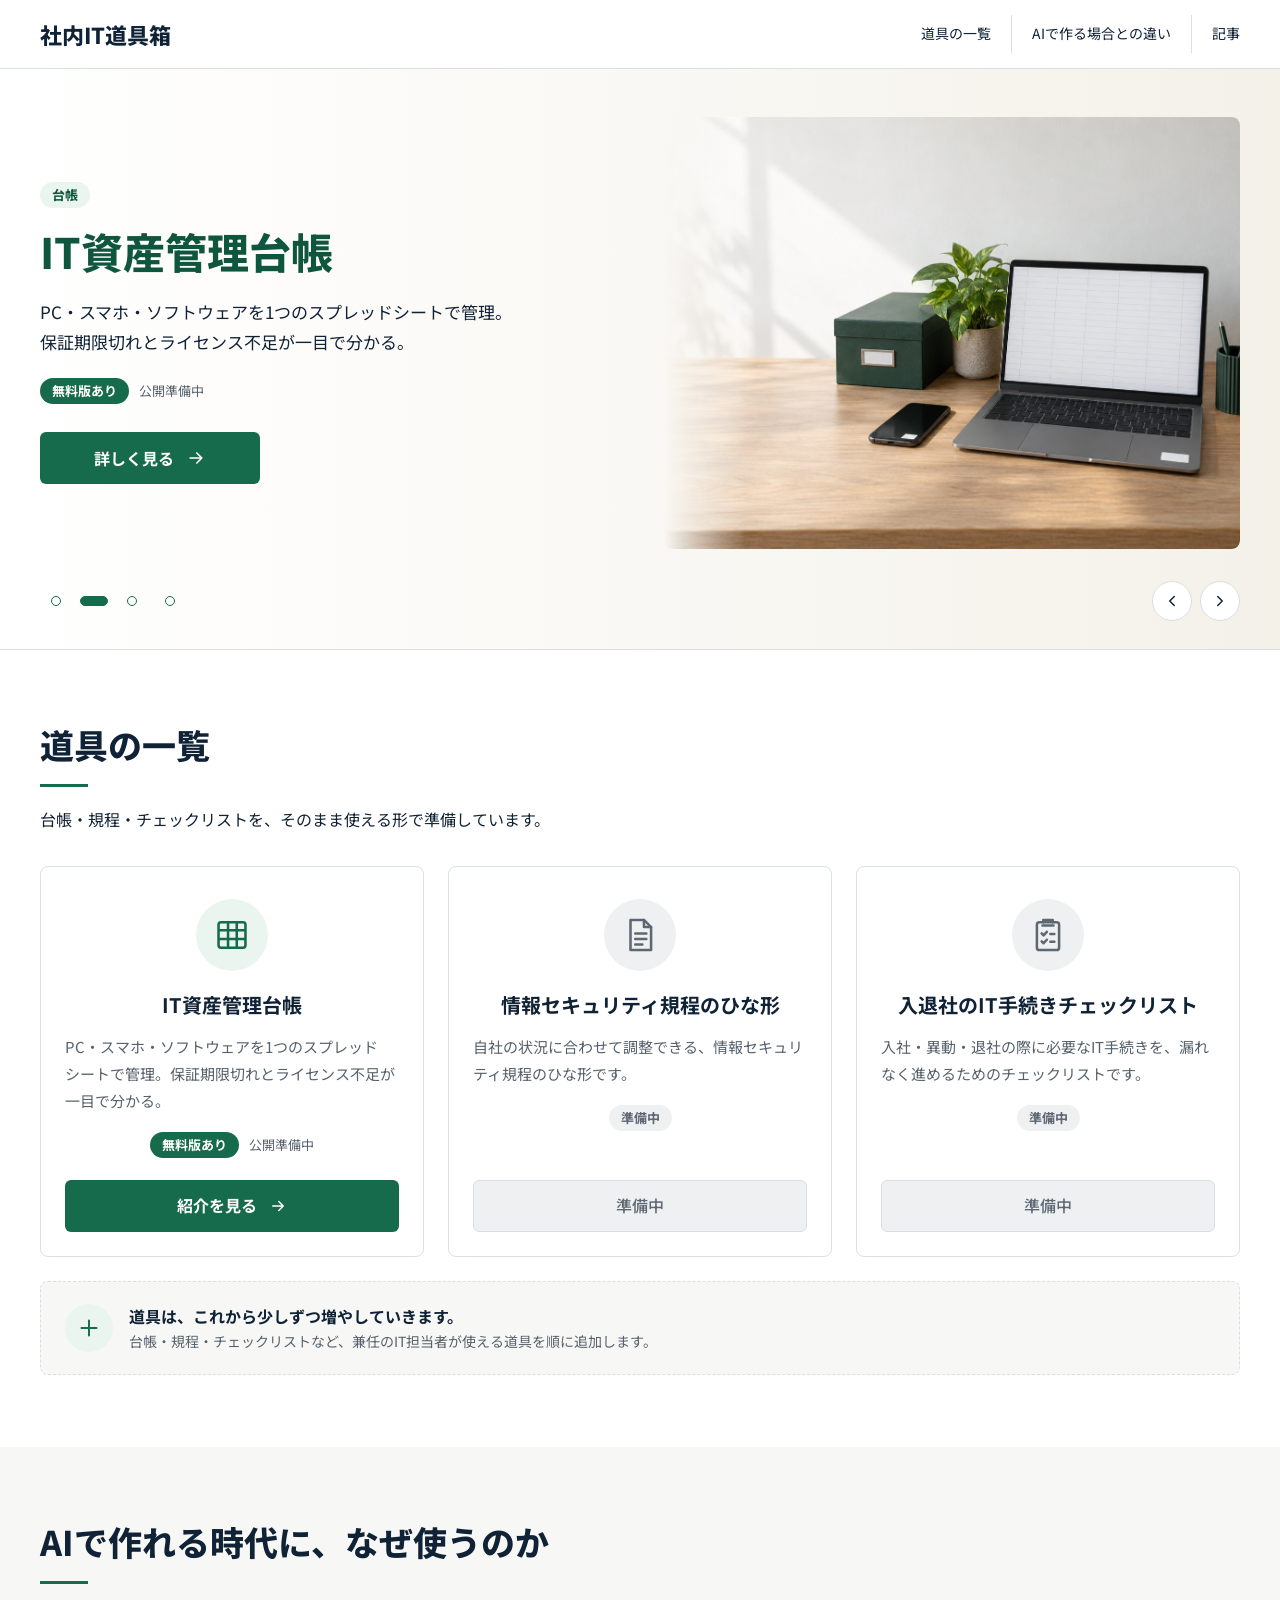
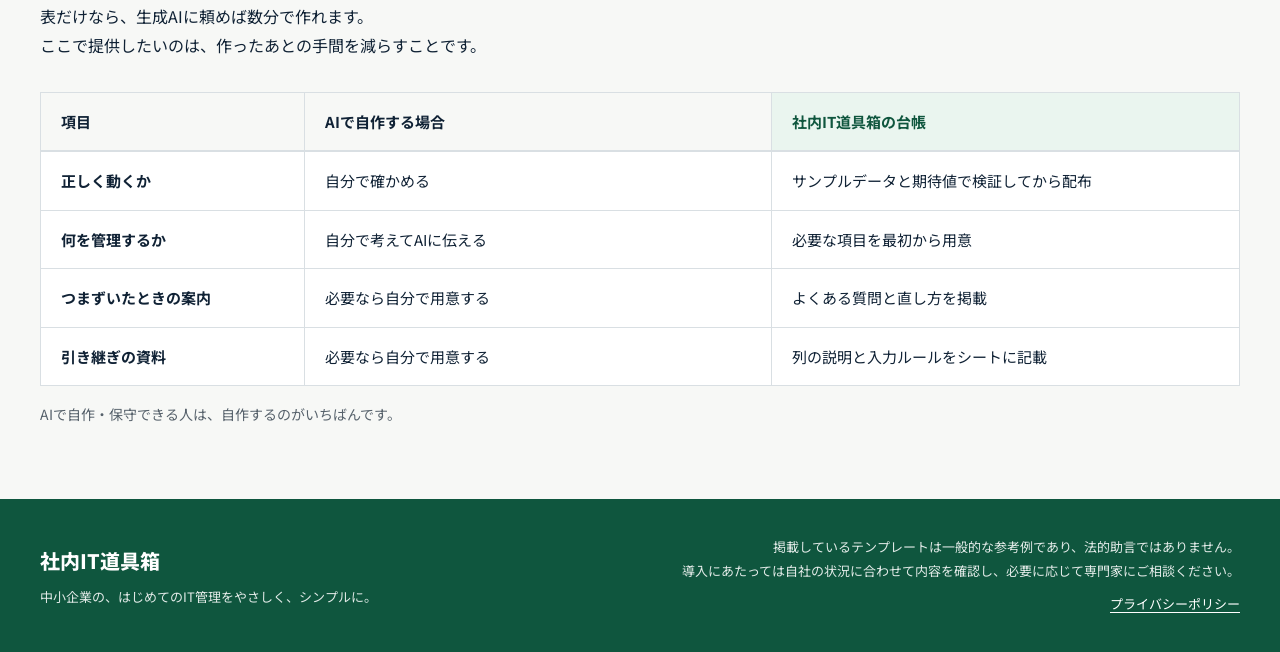
==== index.html @ 056e703a "サイトを更新（it-tools-biz cdb9ce3）" ====
<!doctype html>
<html lang="ja">
<head>
  <meta charset="utf-8">
  <meta name="viewport" content="width=device-width, initial-scale=1">
  <title>社内IT道具箱</title>
  <meta name="description" content="総務や経理と兼任で、会社のIT管理を任された人へ。台帳・規程・チェックリストを、そのまま使える形で準備しています。">
  <meta name="color-scheme" content="light">
  <link rel="canonical" href="https://solo-joshis.github.io/shanai-it-dougubako/">
  <link rel="preconnect" href="https://fonts.googleapis.com">
  <link rel="preconnect" href="https://fonts.gstatic.com" crossorigin>
  <link href="https://fonts.googleapis.com/css2?family=Noto+Sans+JP:wght@400;500;700;800&display=swap" rel="stylesheet">
  <link rel="stylesheet" href="assets/style.css">
  <script src="assets/main.js" defer></script>
</head>
<body>
  <a class="skip-link" href="#main">本文へ移動</a>

  <header class="site-header">
    <div class="container site-header__inner">
      <a class="site-logo" href="./">社内IT道具箱</a>
      <button class="menu-toggle" type="button" aria-expanded="false" aria-controls="site-nav" aria-label="メニューを開く">
        <svg class="icon-open" width="26" height="26" viewBox="0 0 24 24" fill="none" stroke="currentColor" stroke-width="2" stroke-linecap="round" aria-hidden="true"><path d="M4 7h16M4 12h16M4 17h16"/></svg>
        <svg class="icon-close" width="26" height="26" viewBox="0 0 24 24" fill="none" stroke="currentColor" stroke-width="2" stroke-linecap="round" aria-hidden="true"><path d="M6 6l12 12M18 6L6 18"/></svg>
      </button>
      <nav class="site-nav" id="site-nav" aria-label="ページ内">
        <ul>
          <li><a href="#tools">道具の一覧</a></li>
          <li><a href="#why">AIで作る場合との違い</a></li>
          <li><a href="articles/">記事</a></li>
        </ul>
      </nav>
    </div>
  </header>

  <main id="main">
    <!-- ファーストビュー：4枚のスライド（1枚目＝サイトの入口、2〜4枚目＝道具の紹介）。4枚目の次は1枚目に戻る -->
    <h1 class="visually-hidden">社内IT道具箱</h1>
    <section class="hero hero-carousel" aria-roledescription="carousel" aria-label="社内IT道具箱の紹介">
      <div class="hero-carousel__viewport">
        <div class="hero-carousel__track">
          <div class="hero-slide" role="group" aria-roledescription="slide" aria-label="1 / 4">
            <div class="container hero-slide__inner">
              <div class="hero-slide__body">
                <p class="hero__title">社内IT道具箱</p>
                <p class="hero__target">総務や経理と兼任で、<br>会社のIT管理を任された人へ。</p>
                <p class="hero__text">台帳・規程・チェックリストを、<br>そのまま使える形で準備しています。</p>
                <div class="hero__actions">
                  <a class="btn btn--primary" href="#tools">無料版を見る
                    <svg width="20" height="20" viewBox="0 0 24 24" fill="none" stroke="currentColor" stroke-width="2" stroke-linecap="round" stroke-linejoin="round" aria-hidden="true"><path d="M5 12h14M13 6l6 6-6 6"/></svg>
                  </a>
                </div>
              </div>
              <figure class="hero-slide__media">
                <img src="assets/img/hero.jpg" width="1400" height="933" alt="机の上の緑の道具箱と、「台帳」「規程」「チェックリスト」のラベルを貼ったファイル" fetchpriority="high">
              </figure>
            </div>
          </div>

          <div class="hero-slide" role="group" aria-roledescription="slide" aria-label="2 / 4">
            <div class="container hero-slide__inner">
              <div class="hero-slide__body">
                <p class="hero-slide__eyebrow"><span class="badge badge--active">台帳</span></p>
                <h2 class="hero__tool-title">IT資産管理台帳</h2>
                <p class="hero__text">PC・スマホ・ソフトウェアを1つのスプレッドシートで管理。<br class="pc-only">保証期限切れとライセンス不足が一目で分かる。</p>
                <p class="hero__status"><span class="badge badge--free">無料版あり</span><span class="hero__note">公開準備中</span></p>
                <div class="hero__actions">
                  <a class="btn btn--primary" href="it-asset-ledger/">詳しく見る
                    <svg width="20" height="20" viewBox="0 0 24 24" fill="none" stroke="currentColor" stroke-width="2" stroke-linecap="round" stroke-linejoin="round" aria-hidden="true"><path d="M5 12h14M13 6l6 6-6 6"/></svg>
                  </a>
                </div>
              </div>
              <figure class="hero-slide__media">
                <img src="assets/img/slide-ledger.jpg" width="1400" height="933" alt="机の上のノートPCとスマートフォン、深緑のファイルボックス" loading="lazy">
              </figure>
            </div>
          </div>

          <div class="hero-slide" role="group" aria-roledescription="slide" aria-label="3 / 4">
            <div class="container hero-slide__inner">
              <div class="hero-slide__body">
                <p class="hero-slide__eyebrow"><span class="badge badge--active">規程</span></p>
                <h2 class="hero__tool-title">情報セキュリティ規程のひな形</h2>
                <p class="hero__text">自社の状況に合わせて調整できる、<br class="pc-only">情報セキュリティ規程のひな形です。</p>
                <p class="hero__status"><span class="badge badge--soon">準備中</span></p>
              </div>
              <figure class="hero-slide__media">
                <img src="assets/img/slide-policy.jpg" width="1400" height="933" alt="机の上に開いた深緑のバインダーと書類" loading="lazy">
              </figure>
            </div>
          </div>

          <div class="hero-slide" role="group" aria-roledescription="slide" aria-label="4 / 4">
            <div class="container hero-slide__inner">
              <div class="hero-slide__body">
                <p class="hero-slide__eyebrow"><span class="badge badge--active">手続き</span></p>
                <h2 class="hero__tool-title">入退社のIT手続き<wbr>チェックリスト</h2>
                <p class="hero__text">入社・異動・退社の際に必要なIT手続きを、<br class="pc-only">漏れなく進めるためのチェックリストです。</p>
                <p class="hero__status"><span class="badge badge--soon">準備中</span></p>
              </div>
              <figure class="hero-slide__media">
                <img src="assets/img/slide-checklist.jpg" width="1400" height="933" alt="机の上のクリップボードに挟んだチェックリストと社員証、鍵" loading="lazy">
              </figure>
            </div>
          </div>
        </div>
      </div>

      <div class="container hero-carousel__controls">
        <ul class="hero-carousel__dots">
          <li><button class="hero-carousel__dot" type="button" aria-label="1枚目：社内IT道具箱"></button></li>
          <li><button class="hero-carousel__dot" type="button" aria-label="2枚目：IT資産管理台帳"></button></li>
          <li><button class="hero-carousel__dot" type="button" aria-label="3枚目：情報セキュリティ規程のひな形"></button></li>
          <li><button class="hero-carousel__dot" type="button" aria-label="4枚目：入退社のIT手続きチェックリスト"></button></li>
        </ul>
        <div class="hero-carousel__buttons">
          <button class="hero-carousel__btn" type="button" data-action="prev" aria-label="前のスライド">
            <svg width="18" height="18" viewBox="0 0 24 24" fill="none" stroke="currentColor" stroke-width="2" stroke-linecap="round" stroke-linejoin="round" aria-hidden="true"><path d="M15 6l-6 6 6 6"/></svg>
          </button>
          <button class="hero-carousel__btn" type="button" data-action="next" aria-label="次のスライド">
            <svg width="18" height="18" viewBox="0 0 24 24" fill="none" stroke="currentColor" stroke-width="2" stroke-linecap="round" stroke-linejoin="round" aria-hidden="true"><path d="M9 6l6 6-6 6"/></svg>
          </button>
        </div>
      </div>
    </section>

    <!-- 道具の一覧 -->
    <section class="section" id="tools" aria-labelledby="tools-title">
      <div class="container">
        <h2 class="section-title" id="tools-title">道具の一覧</h2>
        <p class="section-lead">台帳・規程・チェックリストを、そのまま使える形で準備しています。</p>
        <ul class="tool-grid">
          <li>
            <article class="tool-card tool-card--active">
              <span class="icon-tile" aria-hidden="true">
                <svg viewBox="0 0 24 24" fill="none" stroke="currentColor" stroke-width="1.6" stroke-linejoin="round"><rect x="3.5" y="4" width="17" height="16" rx="1.5"/><path d="M3.5 9h17M3.5 14.5h17M9.5 4v16M15 4v16"/></svg>
              </span>
              <h3 class="tool-card__title">IT資産管理台帳</h3>
              <p class="tool-card__desc">PC・スマホ・ソフトウェアを1つのスプレッドシートで管理。保証期限切れとライセンス不足が一目で分かる。</p>
              <p class="tool-card__status"><span class="badge badge--free">無料版あり</span><span class="tool-card__note">公開準備中</span></p>
              <div class="tool-card__action">
                <a class="btn btn--primary btn--block" href="it-asset-ledger/">紹介を見る
                  <svg width="18" height="18" viewBox="0 0 24 24" fill="none" stroke="currentColor" stroke-width="2" stroke-linecap="round" stroke-linejoin="round" aria-hidden="true"><path d="M5 12h14M13 6l6 6-6 6"/></svg>
                </a>
              </div>
            </article>
          </li>
          <li>
            <article class="tool-card">
              <span class="icon-tile icon-tile--muted" aria-hidden="true">
                <svg viewBox="0 0 24 24" fill="none" stroke="currentColor" stroke-width="1.6" stroke-linejoin="round" stroke-linecap="round"><path d="M6 2.5h8.5L19 7v14.5H6z"/><path d="M14.5 2.5V7H19M9 11h7M9 14.5h7M9 18h4.5"/></svg>
              </span>
              <h3 class="tool-card__title">情報セキュリティ規程のひな形</h3>
              <p class="tool-card__desc">自社の状況に合わせて調整できる、情報セキュリティ規程のひな形です。</p>
              <p class="tool-card__status"><span class="badge badge--soon">準備中</span></p>
              <div class="tool-card__action">
                <button class="btn btn--soft btn--block" type="button" disabled>準備中</button>
              </div>
            </article>
          </li>
          <li>
            <article class="tool-card">
              <span class="icon-tile icon-tile--muted" aria-hidden="true">
                <svg viewBox="0 0 24 24" fill="none" stroke="currentColor" stroke-width="1.6" stroke-linejoin="round" stroke-linecap="round"><rect x="5" y="4" width="14" height="17.5" rx="1.5"/><path d="M9 4V2.5h6V4M8.5 6h7"/><path d="M8 11l1.2 1.2L11.3 10M8 16l1.2 1.2 2.1-2.2M13.5 11.3H16M13.5 16.3H16"/></svg>
              </span>
              <h3 class="tool-card__title">入退社のIT手続き<wbr>チェックリスト</h3>
              <p class="tool-card__desc">入社・異動・退社の際に必要なIT手続きを、漏れなく進めるためのチェックリストです。</p>
              <p class="tool-card__status"><span class="badge badge--soon">準備中</span></p>
              <div class="tool-card__action">
                <button class="btn btn--soft btn--block" type="button" disabled>準備中</button>
              </div>
            </article>
          </li>
        </ul>
        <div class="shelf-note">
          <span class="icon-tile" aria-hidden="true">
            <svg viewBox="0 0 24 24" fill="none" stroke="currentColor" stroke-width="1.8" stroke-linecap="round" stroke-linejoin="round"><path d="M12 5v14M5 12h14"/></svg>
          </span>
          <div>
            <p class="shelf-note__title">道具は、これから少しずつ増やしていきます。</p>
            <p class="shelf-note__text">台帳・規程・チェックリストなど、兼任のIT担当者が使える道具を順に追加します。</p>
          </div>
        </div>
      </div>
    </section>

    <!-- AIで作る場合との違い -->
    <section class="section section--subtle" id="why" aria-labelledby="why-title">
      <div class="container">
        <h2 class="section-title" id="why-title">AIで作れる時代に、なぜ使うのか</h2>
        <p class="section-lead">表だけなら、生成AIに頼めば数分で作れます。<br>ここで提供したいのは、作ったあとの手間を減らすことです。</p>

        <table class="compare">
          <caption class="visually-hidden">AIで自作する場合と、社内IT道具箱の台帳の比較</caption>
          <thead>
            <tr>
              <th scope="col">項目</th>
              <th scope="col">AIで自作する場合</th>
              <th scope="col" class="is-ours">社内IT道具箱の台帳</th>
            </tr>
          </thead>
          <tbody>
            <tr><th scope="row">正しく動くか</th><td>自分で確かめる</td><td>サンプルデータと期待値で検証してから配布</td></tr>
            <tr><th scope="row">何を管理するか</th><td>自分で考えてAIに伝える</td><td>必要な項目を最初から用意</td></tr>
            <tr><th scope="row">つまずいたときの案内</th><td>必要なら自分で用意する</td><td>よくある質問と直し方を掲載</td></tr>
            <tr><th scope="row">引き継ぎの資料</th><td>必要なら自分で用意する</td><td>列の説明と入力ルールをシートに記載</td></tr>
          </tbody>
        </table>

        <!-- スマホ：表の代わりに4つのカード -->
        <ul class="compare-cards">
          <li class="compare-card">
            <h3 class="compare-card__title">正しく動くか</h3>
            <dl>
              <div class="compare-card__row"><dt>AIで自作する場合</dt><dd>自分で確かめる</dd></div>
              <div class="compare-card__row is-ours"><dt>社内IT道具箱の台帳</dt><dd>サンプルデータと期待値で検証してから配布</dd></div>
            </dl>
          </li>
          <li class="compare-card">
            <h3 class="compare-card__title">何を管理するか</h3>
            <dl>
              <div class="compare-card__row"><dt>AIで自作する場合</dt><dd>自分で考えてAIに伝える</dd></div>
              <div class="compare-card__row is-ours"><dt>社内IT道具箱の台帳</dt><dd>必要な項目を最初から用意</dd></div>
            </dl>
          </li>
          <li class="compare-card">
            <h3 class="compare-card__title">つまずいたときの案内</h3>
            <dl>
              <div class="compare-card__row"><dt>AIで自作する場合</dt><dd>必要なら自分で用意する</dd></div>
              <div class="compare-card__row is-ours"><dt>社内IT道具箱の台帳</dt><dd>よくある質問と直し方を掲載</dd></div>
            </dl>
          </li>
          <li class="compare-card">
            <h3 class="compare-card__title">引き継ぎの資料</h3>
            <dl>
              <div class="compare-card__row"><dt>AIで自作する場合</dt><dd>必要なら自分で用意する</dd></div>
              <div class="compare-card__row is-ours"><dt>社内IT道具箱の台帳</dt><dd>列の説明と入力ルールをシートに記載</dd></div>
            </dl>
          </li>
        </ul>

        <p class="compare-note">AIで自作・保守できる人は、自作するのがいちばんです。</p>
      </div>
    </section>
  </main>

  <footer class="site-footer">
    <div class="container site-footer__inner">
      <div>
        <a class="footer-logo" href="./">社内IT道具箱</a>
        <p class="footer-tagline">中小企業の、はじめてのIT管理をやさしく、シンプルに。</p>
      </div>
      <div class="footer-legal">
        <p>掲載しているテンプレートは一般的な参考例であり、法的助言ではありません。<br>導入にあたっては自社の状況に合わせて内容を確認し、必要に応じて専門家にご相談ください。</p>
        <p class="footer-links"><a href="privacy/">プライバシーポリシー</a></p>
      </div>
    </div>
  </footer>
</body>
</html>
---- assets/style.css ----
/* 社内IT道具箱 共通スタイル
   方針：白・薄いベージュ・深緑を中心にした静かな画面。
   赤は「期限切れ・不足」、黄は「期限間近」の状態表示だけに使い、装飾には使わない。 */

:root {
  --color-primary: #176B4D;
  --color-primary-dark: #0F563E;
  --color-primary-light: #EAF5EF;

  --color-bg: #FFFFFF;
  --color-bg-subtle: #F7F8F6;
  --color-bg-warm: #F4F1E9;

  --color-text: #102235;
  --color-text-secondary: #56616B;
  --color-border: #D9DFE3;

  /* 状態表示専用（ブランドカラー・装飾には使わない） */
  --color-danger: #D94B45;
  --color-danger-bg: #FDE8E6;
  --color-danger-text: #B3312B;
  --color-warning: #D69D25;
  --color-warning-bg: #FFF2CC;
  --color-warning-text: #7A5500;

  --color-disabled-bg: #B7BDC5;
  --color-muted-bg: #EEF0F2;
  --color-muted-text: #5E6873;
  --color-info-bg: #F5FBF7;
  --color-info-border: #8FC7AA;

  --font-base: "Noto Sans JP", "Hiragino Kaku Gothic ProN", "Hiragino Sans", "Yu Gothic", sans-serif;
  --container: 1200px;
  --gutter: 40px;
  --radius: 6px;
  --radius-lg: 8px;
  --shadow: 0 1px 3px rgba(0, 0, 0, .06);
  --transition: 180ms ease;
  --header-h: 68px;
}

*, *::before, *::after { box-sizing: border-box; }

html { -webkit-text-size-adjust: 100%; scroll-behavior: smooth; scroll-padding-top: 16px; }
@media (prefers-reduced-motion: reduce) {
  html { scroll-behavior: auto; }
  *, *::before, *::after { transition: none !important; }
}

body {
  margin: 0;
  overflow-x: hidden;
  background: var(--color-bg);
  color: var(--color-text);
  font-family: var(--font-base);
  font-size: 16px;
  line-height: 1.8;
  line-break: strict;
  overflow-wrap: anywhere;
}

img, svg { max-width: 100%; }
img { height: auto; }
a { color: var(--color-primary); text-underline-offset: 3px; }
a:hover { color: var(--color-primary-dark); }
:focus-visible { outline: 3px solid var(--color-primary); outline-offset: 3px; }
h1, h2, h3 { margin: 0; font-weight: 700; line-height: 1.4; }
p, ul, ol { margin: 0; }
button { font: inherit; }

.container { width: 100%; max-width: calc(var(--container) + var(--gutter) * 2); margin: 0 auto; padding: 0 var(--gutter); }
@media (max-width: 1024px) { :root { --gutter: 32px; } }
@media (max-width: 767px) { :root { --gutter: 16px; } }

.visually-hidden {
  position: absolute !important; width: 1px; height: 1px; margin: -1px; padding: 0;
  overflow: hidden; clip: rect(0 0 0 0); white-space: nowrap; border: 0;
}
.skip-link {
  position: absolute; left: 8px; top: -80px; z-index: 30;
  padding: 8px 14px; border-radius: var(--radius);
  background: var(--color-primary); color: #fff;
}
.skip-link:focus { top: 8px; color: #fff; }
.nowrap { white-space: nowrap; }
@media (max-width: 767px) { .pc-only { display: none; } }

/* ===== Header ===== */
.site-header { position: relative; z-index: 20; background: var(--color-bg); border-bottom: 1px solid var(--color-border); }
.site-header__inner { display: flex; align-items: center; justify-content: space-between; gap: 24px; min-height: var(--header-h); }
.site-logo {
  display: inline-flex; align-items: center; gap: 10px; flex: none;
  color: var(--color-text); font-size: 22px; font-weight: 800; line-height: 1.2; text-decoration: none; white-space: nowrap;
}
.site-logo:hover { color: var(--color-text); }
.site-logo svg { color: var(--color-primary); flex: none; }
.site-nav ul { list-style: none; padding: 0; display: flex; align-items: center; }
.site-nav a {
  display: block; padding: 6px 0; color: var(--color-text); font-size: 14px; text-decoration: none;
  transition: color var(--transition);
}
.site-nav li + li { margin-left: 20px; padding-left: 20px; border-left: 1px solid var(--color-border); }
.site-nav a:hover { color: var(--color-primary); text-decoration: underline; }
.menu-toggle { display: none; }

@media (max-width: 767px) {
  :root { --header-h: 60px; }
  .site-logo { font-size: 20px; }
  .js .menu-toggle {
    display: inline-grid; place-items: center; width: 44px; height: 44px; margin-right: -8px;
    border: 0; border-radius: var(--radius); background: transparent; color: var(--color-text); cursor: pointer;
  }
  .menu-toggle:hover { background: var(--color-bg-subtle); }
  .menu-toggle .icon-close { display: none; }
  .menu-toggle[aria-expanded="true"] .icon-open { display: none; }
  .menu-toggle[aria-expanded="true"] .icon-close { display: block; }
  /* JSが動くときだけ折りたたむ（動かない環境ではリンクを常に表示） */
  .js .site-nav {
    position: absolute; top: 100%; left: 0; right: 0;
    background: var(--color-bg); border-bottom: 1px solid var(--color-border); box-shadow: var(--shadow);
  }
  .js .site-nav:not(.is-open) { display: none; }
  .js .site-nav ul { display: block; padding: 4px var(--gutter) 12px; }
  .js .site-nav li + li { margin-left: 0; padding-left: 0; border-left: 0; border-top: 1px solid var(--color-border); }
  .js .site-nav a { padding: 12px 0; font-size: 15px; }
  html:not(.js) .site-header__inner { flex-wrap: wrap; gap: 4px 16px; padding-top: 10px; padding-bottom: 10px; }
  html:not(.js) .site-nav li + li { margin-left: 14px; padding-left: 14px; }
}

/* ===== Section ===== */
.section { padding: 72px 0; }
.section--subtle { background: var(--color-bg-subtle); }
.section-title { font-size: 34px; font-weight: 800; line-height: 1.35; text-wrap: balance; }
.section-title::after { content: ""; display: block; width: 48px; height: 3px; margin-top: 16px; background: var(--color-primary); }
.section-lead { margin-top: 18px; font-size: 16px; }
@media (max-width: 767px) {
  .section { padding: 48px 0; }
  .section-title { font-size: 26px; }
  .section-title::after { width: 40px; margin-top: 12px; }
  .section-lead { margin-top: 14px; font-size: 15px; }
}

/* ===== Button / Badge ===== */
.btn {
  display: inline-flex; align-items: center; justify-content: center; gap: 12px;
  min-height: 52px; padding: 12px 28px; border: 1px solid transparent; border-radius: var(--radius);
  font-size: 16px; font-weight: 700; line-height: 1.4; text-align: center; text-decoration: none; cursor: pointer;
  transition: background-color var(--transition), border-color var(--transition), opacity var(--transition);
}
.btn svg { flex: none; }
.btn--primary { background: var(--color-primary); color: #fff; }
.btn--primary:hover { background: var(--color-primary-dark); color: #fff; }
.btn--primary:focus-visible { outline-color: var(--color-primary-dark); }
/* 公開準備中などで押せないボタン */
.btn:disabled { background: var(--color-disabled-bg); color: #fff; cursor: not-allowed; }
.btn--soft:disabled { background: var(--color-muted-bg); color: var(--color-muted-text); border-color: var(--color-border); font-weight: 500; }
.btn--block { display: flex; width: 100%; }

.badge {
  display: inline-flex; align-items: center; min-height: 26px; padding: 2px 12px;
  border-radius: 999px; font-size: 13px; font-weight: 700; line-height: 1.4; white-space: nowrap;
}
.badge--free { background: var(--color-primary); color: #fff; }
.badge--soon { background: var(--color-muted-bg); color: var(--color-muted-text); }
.badge--active { background: var(--color-primary-light); color: var(--color-primary-dark); }

.cta-row { display: flex; flex-wrap: wrap; align-items: center; gap: 12px 16px; }
@media (max-width: 767px) {
  .cta-row { display: grid; justify-items: center; gap: 10px; }
  .cta-row .btn { width: 100%; }
}

/* ===== Icon ===== */
.icon-tile {
  display: inline-grid; place-items: center; flex: none;
  width: 72px; height: 72px; border-radius: 50%;
  background: var(--color-primary-light); color: var(--color-primary);
}
.icon-tile svg { width: 38px; height: 38px; }
.icon-tile--sm { width: 52px; height: 52px; border-radius: var(--radius-lg); }
.icon-tile--sm svg { width: 28px; height: 28px; }
.icon-tile--muted { background: var(--color-muted-bg); color: var(--color-muted-text); }

/* ===== Footer ===== */
.site-footer { background: var(--color-primary-dark); color: rgba(255, 255, 255, .88); font-size: 13px; }
.site-footer__inner { display: grid; grid-template-columns: auto minmax(0, 1fr); align-items: center; gap: 24px 56px; padding-top: 36px; padding-bottom: 36px; }
.footer-logo { color: #fff; font-size: 20px; font-weight: 800; text-decoration: none; white-space: nowrap; }
.footer-logo:hover { color: #fff; }
.footer-tagline { margin-top: 6px; }
.footer-links { margin-top: 10px; }
.footer-links a { color: #fff; }
.footer-links a:hover { color: #fff; opacity: .85; }
.footer-legal { text-align: right; line-height: 1.8; }
@media (max-width: 767px) {
  .site-footer__inner { grid-template-columns: 1fr; gap: 16px; padding-top: 28px; padding-bottom: 32px; }
  .footer-legal { text-align: left; padding-top: 16px; border-top: 1px solid rgba(255, 255, 255, .2); }
}

/* ===== トップ：ファーストビュー（4枚のスライド） ===== */
.hero {
  position: relative; overflow: hidden;
  background: linear-gradient(90deg, var(--color-bg) 0%, var(--color-bg-warm) 100%);
  border-bottom: 1px solid var(--color-border);
}
.hero-carousel__viewport { overflow: hidden; touch-action: pan-y; }
.hero-carousel__track { display: flex; align-items: stretch; }
.hero-carousel__track.is-animating { transition: transform 700ms cubic-bezier(.4, 0, .2, 1); }
.hero-slide { flex: 0 0 100%; min-width: 0; }
/* JSが動かないときは1枚目だけを見せる（道具は下の一覧で全部見られる） */
html:not(.js) .hero-slide:not(:first-child) { display: none; }
.hero-slide__inner {
  display: grid; grid-template-columns: minmax(0, 1fr) minmax(0, 1fr); gap: 48px; align-items: center;
  min-height: 460px; padding-top: 48px; padding-bottom: 24px;
}
.hero-slide__eyebrow { display: flex; flex-wrap: wrap; align-items: center; gap: 8px 10px; margin-bottom: 16px; }
.hero__title { color: var(--color-primary-dark); font-size: 60px; font-weight: 800; line-height: 1.2; letter-spacing: .01em; white-space: nowrap; }
.hero__tool-title { color: var(--color-primary-dark); font-size: 42px; font-weight: 800; line-height: 1.3; text-wrap: balance; }
.hero__target { margin-top: 24px; font-size: 24px; font-weight: 700; line-height: 1.6; }
.hero__text { margin-top: 12px; font-size: 17px; line-height: 1.8; }
.hero__tool-title + .hero__text { margin-top: 18px; }
.hero__status { margin-top: 20px; display: flex; flex-wrap: wrap; align-items: center; gap: 8px 10px; }
.hero__note { color: var(--color-text-secondary); font-size: 13px; }
.hero__actions { margin-top: 28px; }
.hero__actions .btn { min-width: 220px; }
/* 写真：コンテナの右カラムに収め、左端だけ背景に溶け込ませる */
.hero-slide__media { margin: 0; }
.hero-slide__media img {
  display: block; width: 100%; aspect-ratio: 4 / 3; object-fit: cover; object-position: 72% 50%;
  border-radius: var(--radius-lg);
  -webkit-mask-image: linear-gradient(90deg, transparent 0%, #000 14%);
          mask-image: linear-gradient(90deg, transparent 0%, #000 14%);
}

/* 操作（ドット・前へ・次へ）。JSが動くときだけ表示 */
.hero-carousel__controls { display: none; }
.js .hero-carousel__controls { display: flex; align-items: center; justify-content: space-between; gap: 16px; padding-top: 8px; padding-bottom: 28px; }
.hero-carousel__dots { list-style: none; padding: 0; display: flex; gap: 6px; }
.hero-carousel__dot {
  display: grid; place-items: center; width: 32px; height: 32px; padding: 0; border: 0; background: transparent; cursor: pointer;
}
.hero-carousel__dot::before {
  content: ""; width: 10px; height: 10px; border-radius: 50%;
  border: 1.5px solid var(--color-primary); background: transparent; transition: background-color var(--transition), width var(--transition);
}
.hero-carousel__dot[aria-current="true"]::before { width: 28px; border-radius: 999px; background: var(--color-primary); }
.hero-carousel__buttons { display: flex; gap: 8px; }
.hero-carousel__btn {
  display: grid; place-items: center; width: 40px; height: 40px; padding: 0;
  border: 1px solid var(--color-border); border-radius: 50%; background: var(--color-bg); color: var(--color-text); cursor: pointer;
  transition: border-color var(--transition), background-color var(--transition);
}
.hero-carousel__btn:hover { border-color: var(--color-primary); color: var(--color-primary); }

@media (max-width: 1024px) {
  .hero-slide__inner { gap: 32px; min-height: 400px; }
  .hero__title { font-size: 48px; }
  .hero__tool-title { font-size: 34px; }
  .hero__target { font-size: 20px; }
}
@media (max-width: 767px) {
  .hero { background: var(--color-bg); }
  /* スライドの高さは一番高いものに揃う。写真は下端に揃えて、切り替えても位置が動かないようにする */
  .hero-slide__inner { grid-template-columns: 1fr; grid-template-rows: 1fr auto; gap: 20px; min-height: 0; height: 100%; align-items: start; padding-top: 28px; padding-bottom: 8px; }
  .hero-slide__media { align-self: end; }
  .hero__title { font-size: 38px; }
  .hero__tool-title { font-size: 28px; }
  .hero__target { margin-top: 14px; font-size: 19px; }
  .hero__text { font-size: 15px; }
  .hero__actions { margin-top: 20px; }
  .hero__actions .btn { width: 100%; }
  .hero-slide__media img { aspect-ratio: 3 / 2; object-position: 70% 50%; -webkit-mask-image: none; mask-image: none; }
  .js .hero-carousel__controls { padding-top: 12px; padding-bottom: 20px; }
}
@media (max-width: 360px) {
  .hero__title { font-size: 34px; }
  .hero-carousel__dots { gap: 0; }
  .hero-carousel__dot { width: 28px; }
  .hero-carousel__buttons { gap: 6px; }
  .hero-carousel__btn { width: 36px; height: 36px; }
}

/* ===== トップ：道具の一覧 ===== */
.tool-grid { list-style: none; padding: 0; margin-top: 32px; display: grid; grid-template-columns: repeat(3, minmax(0, 1fr)); gap: 24px; }
.tool-card {
  display: flex; flex-direction: column; align-items: center; height: 100%;
  padding: 32px 24px 24px; background: var(--color-bg); border: 1px solid var(--color-border); border-radius: var(--radius-lg);
  transition: border-color var(--transition);
}
.tool-card--active:hover { border-color: var(--color-primary); }
.tool-card__title { margin-top: 20px; font-size: 20px; font-weight: 700; text-align: center; text-wrap: balance; }
.tool-card__desc { margin-top: 14px; width: 100%; color: var(--color-text-secondary); font-size: 15px; line-height: 1.8; }
.tool-card__status { margin-top: 18px; width: 100%; display: flex; flex-wrap: wrap; align-items: center; justify-content: center; gap: 8px 10px; }
.tool-card__note { color: var(--color-text-secondary); font-size: 13px; }
.tool-card__action { margin-top: auto; padding-top: 22px; width: 100%; }
@media (max-width: 1024px) { .tool-grid { grid-template-columns: repeat(2, minmax(0, 1fr)); } }
@media (max-width: 767px) {
  .tool-grid { grid-template-columns: 1fr; gap: 14px; margin-top: 24px; }
  .tool-card {
    display: grid; grid-template-columns: 56px minmax(0, 1fr); column-gap: 16px; align-items: start;
    padding: 20px 18px 18px;
  }
  .tool-card .icon-tile { grid-row: span 3; width: 56px; height: 56px; }
  .tool-card .icon-tile svg { width: 30px; height: 30px; }
  .tool-card__title { margin-top: 0; font-size: 18px; text-align: left; }
  .tool-card__desc { margin-top: 6px; font-size: 14px; line-height: 1.7; }
  .tool-card__status { margin-top: 10px; justify-content: flex-start; }
  .tool-card__action { grid-column: 1 / -1; padding-top: 16px; }
  .tool-card__action .btn { min-height: 48px; }
}

/* 道具の一覧：これから増える道具の「空き棚」 */
.shelf-note {
  display: flex; align-items: center; gap: 16px; margin-top: 24px; padding: 20px 24px;
  border: 1.5px dashed var(--color-border); border-radius: var(--radius-lg); background: var(--color-bg-subtle);
}
.shelf-note .icon-tile { width: 48px; height: 48px; }
.shelf-note .icon-tile svg { width: 26px; height: 26px; }
.shelf-note__title { font-size: 16px; font-weight: 700; }
.shelf-note__text { color: var(--color-text-secondary); font-size: 14px; line-height: 1.7; }
@media (max-width: 767px) {
  .shelf-note { align-items: flex-start; margin-top: 14px; padding: 16px; gap: 14px; }
}

/* ===== トップ：比較 ===== */
.compare { width: 100%; margin-top: 32px; border-collapse: collapse; background: var(--color-bg); font-size: 15px; }
.compare th, .compare td { padding: 16px 20px; border: 1px solid var(--color-border); text-align: left; vertical-align: middle; line-height: 1.7; }
.compare thead th { background: var(--color-bg-subtle); font-size: 15px; font-weight: 700; }
.compare thead th.is-ours { background: var(--color-primary-light); color: var(--color-primary-dark); }
.compare tbody th { width: 22%; font-weight: 700; }
.compare td { width: 39%; }
.compare-note { margin-top: 16px; color: var(--color-text-secondary); font-size: 14px; }
.compare-cards { display: none; }
@media (max-width: 767px) {
  .compare { display: none; }
  .compare-cards { display: grid; gap: 12px; list-style: none; padding: 0; margin-top: 24px; }
  .compare-card { border: 1px solid var(--color-border); border-radius: var(--radius-lg); overflow: hidden; background: var(--color-bg); }
  .compare-card__title { padding: 12px 16px; background: var(--color-bg-subtle); border-bottom: 1px solid var(--color-border); font-size: 16px; font-weight: 700; }
  .compare-card dl { margin: 0; }
  .compare-card__row { padding: 10px 16px; }
  .compare-card__row + .compare-card__row { border-top: 1px solid var(--color-border); }
  .compare-card__row.is-ours { background: var(--color-primary-light); }
  .compare-card dt { color: var(--color-text-secondary); font-size: 12px; line-height: 1.6; }
  .compare-card__row.is-ours dt { color: var(--color-primary-dark); font-weight: 700; }
  .compare-card dd { margin: 2px 0 0; font-size: 15px; line-height: 1.7; }
}

/* ===== 紹介ページ：ファーストビュー ===== */
.page-hero { background: linear-gradient(180deg, var(--color-bg) 0%, var(--color-bg-warm) 100%); border-bottom: 1px solid var(--color-border); }
.page-hero__inner {
  display: grid; grid-template-columns: minmax(0, 1fr) minmax(0, 1fr); column-gap: 56px; align-items: center;
  grid-template-areas: "title media" "desc media" "cta media";
  grid-template-rows: auto auto 1fr;
  padding-top: 56px; padding-bottom: 64px;
}
.page-hero__title { grid-area: title; align-self: end; font-size: 48px; font-weight: 800; line-height: 1.3; }
.page-hero__desc { grid-area: desc; margin-top: 20px; font-size: 17px; line-height: 1.9; }
.page-hero__cta { grid-area: cta; align-self: start; margin-top: 32px; }
.page-hero__cta .btn { min-width: 260px; }
.page-hero__media { grid-area: media; margin: 0; }
.page-hero__media img { display: block; width: 100%; border-radius: var(--radius-lg); border: 1px solid var(--color-border); }
@media (max-width: 1024px) {
  .page-hero__inner { column-gap: 32px; }
  .page-hero__title { font-size: 40px; }
}
@media (max-width: 767px) {
  .page-hero__inner {
    grid-template-columns: 1fr; grid-template-areas: "title" "desc" "media" "cta"; grid-template-rows: none;
    padding-top: 32px; padding-bottom: 40px;
  }
  .page-hero__title { font-size: 32px; }
  .page-hero__desc { margin-top: 14px; font-size: 15px; line-height: 1.8; }
  .page-hero__media { margin-top: 24px; }
  .page-hero__cta { margin-top: 20px; }
  .page-hero__cta .btn { min-width: 0; }
}

/* ===== 紹介ページ：台帳の見本 ===== */
.ledger-preview { margin-top: 28px; border: 1px solid var(--color-border); border-radius: var(--radius-lg); overflow: hidden; background: var(--color-bg); box-shadow: var(--shadow); }
.ledger-preview__bar { display: flex; align-items: center; gap: 10px; padding: 12px 20px; background: var(--color-bg-subtle); border-bottom: 1px solid var(--color-border); font-size: 15px; font-weight: 700; }
.ledger-preview__bar svg { color: var(--color-primary); }
.ledger { width: 100%; border-collapse: collapse; font-size: 15px; }
.ledger th, .ledger td { height: 54px; padding: 8px 20px; border-bottom: 1px solid var(--color-border); text-align: left; white-space: nowrap; }
.ledger th + th, .ledger td + td { border-left: 1px solid var(--color-border); }
.ledger tbody tr:last-child td { border-bottom: 0; }
.ledger thead th { background: var(--color-bg-subtle); font-size: 14px; font-weight: 700; }
.ledger thead th.is-auto { background: var(--color-primary-light); color: var(--color-primary-dark); }
.ledger .num { font-variant-numeric: tabular-nums; }
.ledger td.is-expired { background: var(--color-danger-bg); color: var(--color-danger-text); font-weight: 700; }
.ledger td.is-soon { background: var(--color-warning-bg); color: var(--color-warning-text); font-weight: 700; }
.ledger-caption { margin-top: 12px; color: var(--color-text-secondary); font-size: 14px; }
@media (max-width: 767px) {
  .ledger-preview { margin-top: 20px; }
  .ledger-preview__bar { padding: 10px 14px; font-size: 14px; }
  .ledger .col-sub { display: none; }
  .ledger { font-size: 14px; }
  .ledger th, .ledger td { height: 46px; padding: 6px 10px; }
  .ledger thead th { font-size: 13px; }
  .ledger-caption { font-size: 13px; }
}

/* ===== 紹介ページ：無料版でできること ===== */
.feature-grid { list-style: none; padding: 0; margin-top: 32px; display: grid; grid-template-columns: repeat(4, minmax(0, 1fr)); gap: 20px; }
.feature-card { padding: 24px 22px; border: 1px solid var(--color-border); border-radius: var(--radius-lg); background: var(--color-bg); }
.feature-card__title { margin-top: 16px; font-size: 18px; font-weight: 700; }
.feature-card__desc { margin-top: 8px; color: var(--color-text-secondary); font-size: 14px; line-height: 1.8; }
@media (max-width: 1024px) { .feature-grid { grid-template-columns: repeat(2, minmax(0, 1fr)); } }
@media (max-width: 767px) {
  .feature-grid { grid-template-columns: 1fr; gap: 12px; margin-top: 24px; }
  .feature-card { display: grid; grid-template-columns: 52px minmax(0, 1fr); column-gap: 16px; padding: 16px; }
  .feature-card .icon-tile { grid-row: span 2; }
  .feature-card__title { margin-top: 0; font-size: 17px; }
  .feature-card__desc { margin-top: 2px; }
}

/* ===== 紹介ページ：手順 ===== */
.steps { list-style: none; padding: 0; margin-top: 32px; display: grid; grid-template-columns: repeat(3, minmax(0, 1fr)); gap: 24px; counter-reset: step; }
.steps li {
  counter-increment: step; position: relative;
  display: grid; grid-template-columns: 48px minmax(0, 1fr); gap: 16px; align-items: center;
  padding-right: 20px; font-size: 16px; line-height: 1.7;
}
.steps li::before {
  content: counter(step); display: grid; place-items: center; width: 48px; height: 48px; border-radius: 50%;
  background: var(--color-primary); color: #fff; font-size: 20px; font-weight: 700;
}
/* 手順の間の矢印（装飾） */
.steps li:not(:last-child)::after {
  content: ""; position: absolute; right: -14px; top: 50%; width: 10px; height: 10px; margin-top: -5px;
  border-top: 2px solid #9AA5AE; border-right: 2px solid #9AA5AE; transform: rotate(45deg);
}
.steps-cta { margin-top: 32px; }
@media (max-width: 767px) {
  .steps { grid-template-columns: 1fr; gap: 14px; margin-top: 24px; }
  .steps li { grid-template-columns: 40px minmax(0, 1fr); gap: 14px; padding-right: 0; font-size: 15px; }
  .steps li::before { width: 40px; height: 40px; font-size: 17px; }
  .steps li:not(:last-child)::after { display: none; }
  .steps-cta { margin-top: 24px; }
}

/* ===== 情報ボックス ===== */
.info-box {
  display: grid; grid-template-columns: auto minmax(0, 1fr); gap: 4px 16px; align-items: start;
  margin-top: 32px; padding: 20px 24px; border: 1px solid var(--color-info-border); border-radius: var(--radius-lg); background: var(--color-info-bg);
}
.info-box svg { grid-row: span 2; color: var(--color-primary); margin-top: 2px; }
.info-box__title { font-size: 16px; font-weight: 700; }
.info-box__body { font-size: 15px; line-height: 1.8; }
@media (max-width: 767px) {
  .info-box { margin-top: 24px; padding: 16px; gap: 4px 12px; }
  .info-box__body { font-size: 14px; }
}

/* ===== 紹介ページ：有料版 ===== */
.paid { display: grid; grid-template-columns: minmax(0, 5fr) minmax(0, 7fr); gap: 40px 56px; align-items: start; }
.paid__lead { margin-top: 18px; }
.paid__note { margin-top: 12px; color: var(--color-text-secondary); font-size: 14px; }
.paid__subtitle { margin-top: 24px; font-size: 17px; }
.paid__terms { margin-top: 10px; padding-left: 1.3em; font-size: 14px; line-height: 1.8; }
.paid__terms li + li { margin-top: 4px; }
.paid__cta { margin-top: 16px; }
.check-list { list-style: none; padding: 24px 28px; display: grid; gap: 14px; border: 1px solid var(--color-border); border-radius: var(--radius-lg); background: var(--color-bg); }
.check-list li { display: grid; grid-template-columns: 24px minmax(0, 1fr); gap: 12px; font-size: 16px; line-height: 1.6; }
.check-list svg { color: var(--color-primary); margin-top: 1px; }
@media (max-width: 767px) {
  .paid { grid-template-columns: 1fr; gap: 20px; }
  .check-list { padding: 18px 16px; gap: 12px; }
  .check-list li { font-size: 15px; }
}

/* ===== よくある質問 ===== */
.accordion { margin-top: 32px; display: grid; gap: 10px; }
.accordion__item { border: 1px solid var(--color-border); border-radius: var(--radius); background: var(--color-bg); }
.accordion__heading { margin: 0; font-size: 16px; }
.accordion__button {
  display: flex; align-items: center; justify-content: space-between; gap: 16px; width: 100%;
  padding: 16px 20px; border: 0; border-radius: var(--radius); background: transparent;
  color: var(--color-text); font-size: 16px; font-weight: 700; text-align: left; cursor: pointer;
  transition: background-color var(--transition);
}
.accordion__button:hover { background: var(--color-bg-subtle); }
.accordion__icon { position: relative; flex: none; width: 16px; height: 16px; }
.accordion__icon::before, .accordion__icon::after {
  content: ""; position: absolute; left: 0; top: 7px; width: 16px; height: 2px; background: var(--color-text-secondary);
}
.accordion__icon::after { transform: rotate(90deg); transition: opacity var(--transition); }
.accordion__button[aria-expanded="true"] .accordion__icon::after { opacity: 0; }
.accordion__panel { padding: 0 20px 18px; color: var(--color-text-secondary); font-size: 15px; line-height: 1.9; }
.accordion__panel[hidden] { display: none; }
@media (max-width: 767px) {
  .accordion { margin-top: 24px; gap: 8px; }
  .accordion__button { padding: 14px 16px; font-size: 15px; }
  .accordion__panel { padding: 0 16px 16px; font-size: 14px; }
}

/* ===== 記事 ===== */
.article { padding: 40px 0 72px; }
.article__inner { max-width: calc(760px + var(--gutter) * 2); }
.breadcrumb ol { display: flex; flex-wrap: wrap; list-style: none; padding: 0; color: var(--color-text-secondary); font-size: 13px; }
.breadcrumb li + li::before { content: "›"; margin: 0 8px; color: var(--color-text-secondary); }
.breadcrumb a { color: var(--color-text-secondary); }
.breadcrumb a:hover { color: var(--color-primary); }
.article__header { margin-top: 24px; padding-bottom: 24px; border-bottom: 1px solid var(--color-border); }
.article__title { font-size: 32px; font-weight: 800; line-height: 1.45; }
.article__date { margin-top: 12px; color: var(--color-text-secondary); font-size: 14px; }
.article__back { margin-top: 48px; padding-top: 24px; border-top: 1px solid var(--color-border); }

/* 本文（原稿のMarkdownから作ったHTML） */
.prose { font-size: 16px; line-height: 1.9; }
.prose > * + * { margin-top: 1.1em; }
.prose h2 { margin-top: 56px; padding-bottom: 10px; border-bottom: 2px solid var(--color-primary); font-size: 25px; font-weight: 800; }
.prose h3 { margin-top: 36px; padding-left: 12px; border-left: 4px solid var(--color-primary); font-size: 19px; }
.prose h2 + *, .prose h3 + * { margin-top: 16px; }
.prose ul, .prose ol { padding-left: 1.5em; }
.prose li + li { margin-top: 6px; }
.prose strong { font-weight: 700; background: linear-gradient(transparent 62%, var(--color-primary-light) 62%); }
.prose code { padding: 1px 6px; border-radius: 4px; background: var(--color-muted-bg); font-family: ui-monospace, SFMono-Regular, Menlo, Consolas, monospace; font-size: .9em; }
.prose pre {
  padding: 16px 18px; border: 1px solid var(--color-border); border-radius: var(--radius);
  background: var(--color-bg-subtle); font-size: 14px; line-height: 1.7;
  white-space: pre-wrap; word-break: break-all;
}
.prose pre code { padding: 0; background: none; font-size: inherit; }
.prose hr { margin: 48px 0 0; border: 0; border-top: 1px solid var(--color-border); }
.prose hr + p { margin-top: 20px; color: var(--color-text-secondary); font-size: 14px; }
.table-scroll { overflow-x: auto; }
.prose table { width: 100%; min-width: 480px; border-collapse: collapse; font-size: 15px; line-height: 1.7; }
.prose th, .prose td { padding: 10px 14px; border: 1px solid var(--color-border); text-align: left; vertical-align: top; }
.prose thead th { background: var(--color-bg-subtle); font-weight: 700; white-space: nowrap; }
@media (max-width: 767px) {
  .article { padding: 24px 0 48px; }
  .article__title { font-size: 24px; }
  .prose { font-size: 15px; }
  .prose h2 { margin-top: 44px; font-size: 21px; }
  .prose h3 { margin-top: 30px; font-size: 17px; }
  .prose pre { padding: 12px 14px; font-size: 13px; }
  .prose table { font-size: 14px; }
  .prose th, .prose td { padding: 8px 10px; }
}

/* 記事の一覧 */
.article-list { list-style: none; padding: 0; margin-top: 32px; display: grid; gap: 16px; }
.article-list__item { padding: 20px 24px; border: 1px solid var(--color-border); border-radius: var(--radius-lg); background: var(--color-bg); }
.article-list__link { font-size: 19px; font-weight: 700; line-height: 1.5; }
.article-list__desc { margin-top: 8px; color: var(--color-text-secondary); font-size: 15px; }
.article-list__date { margin-top: 8px; color: var(--color-text-secondary); font-size: 13px; }
@media (max-width: 767px) {
  .article-list { margin-top: 24px; gap: 12px; }
  .article-list__item { padding: 16px; }
  .article-list__link { font-size: 17px; }
}
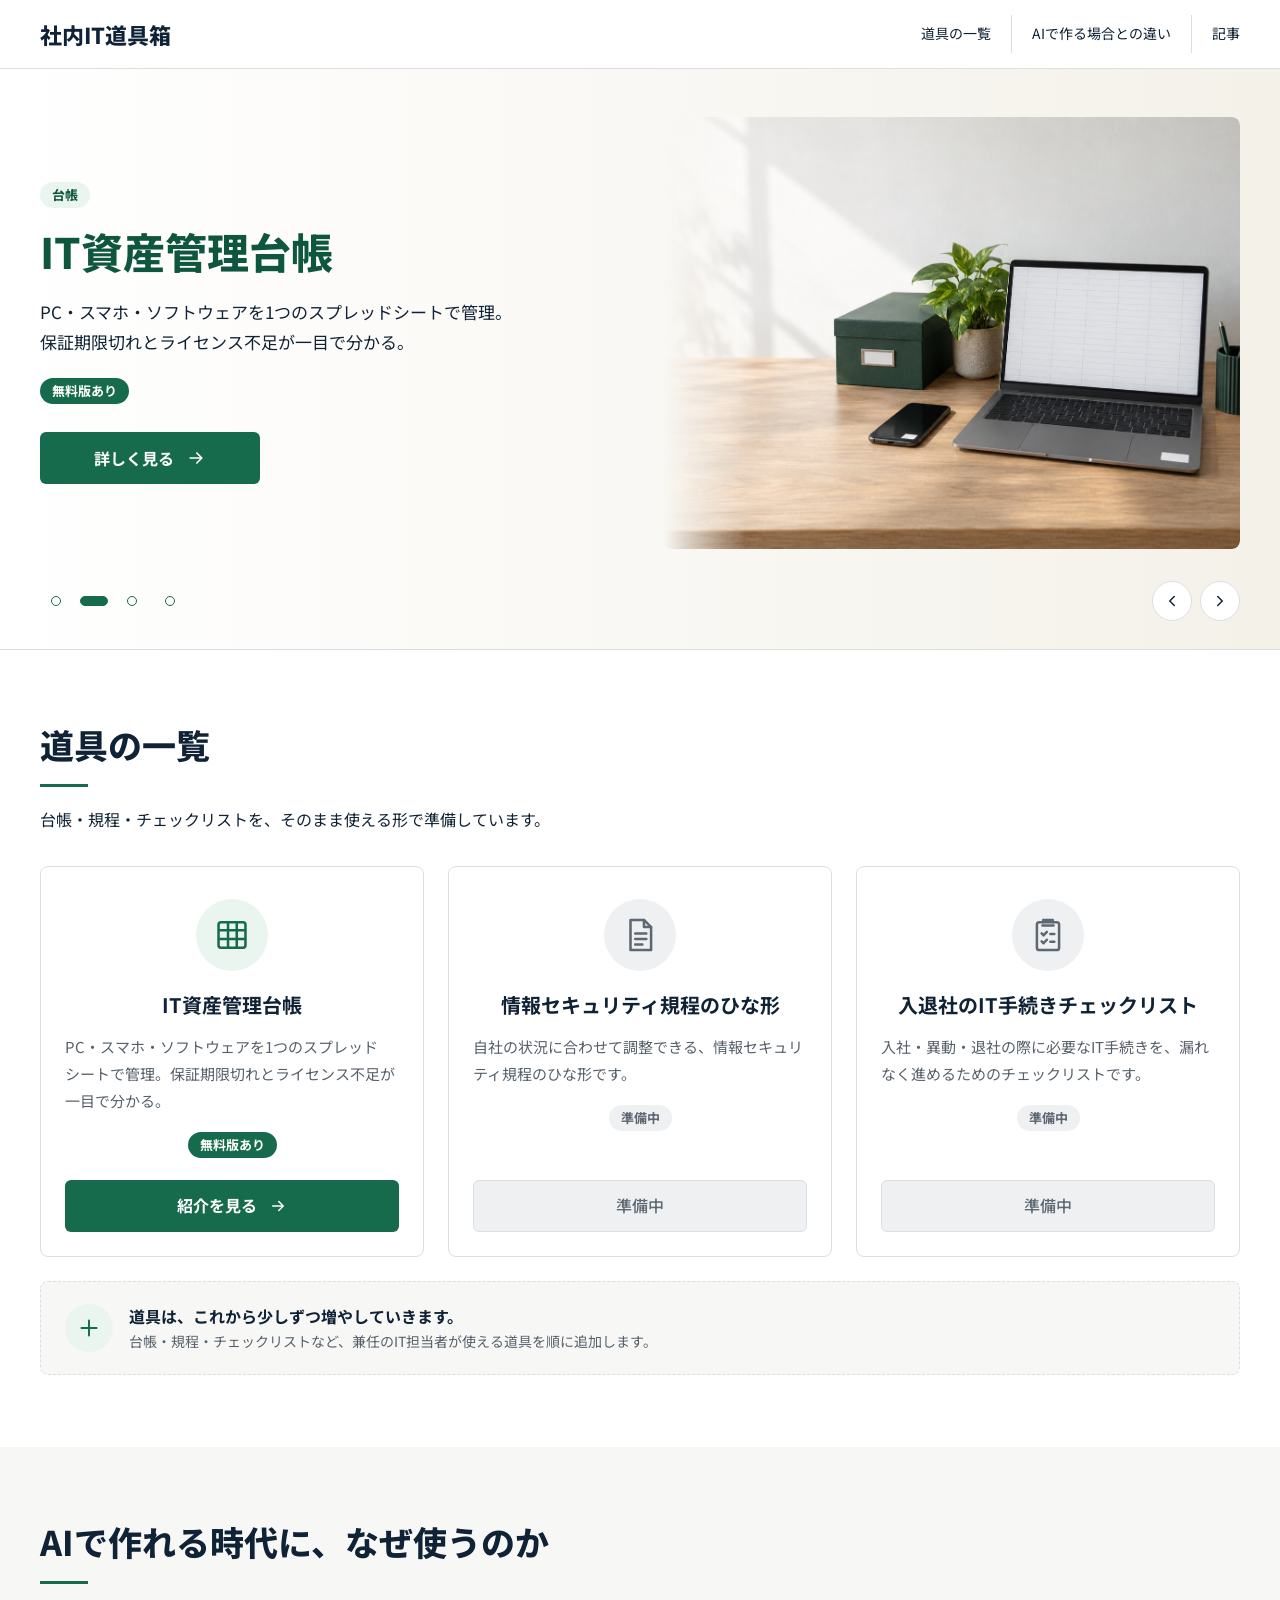
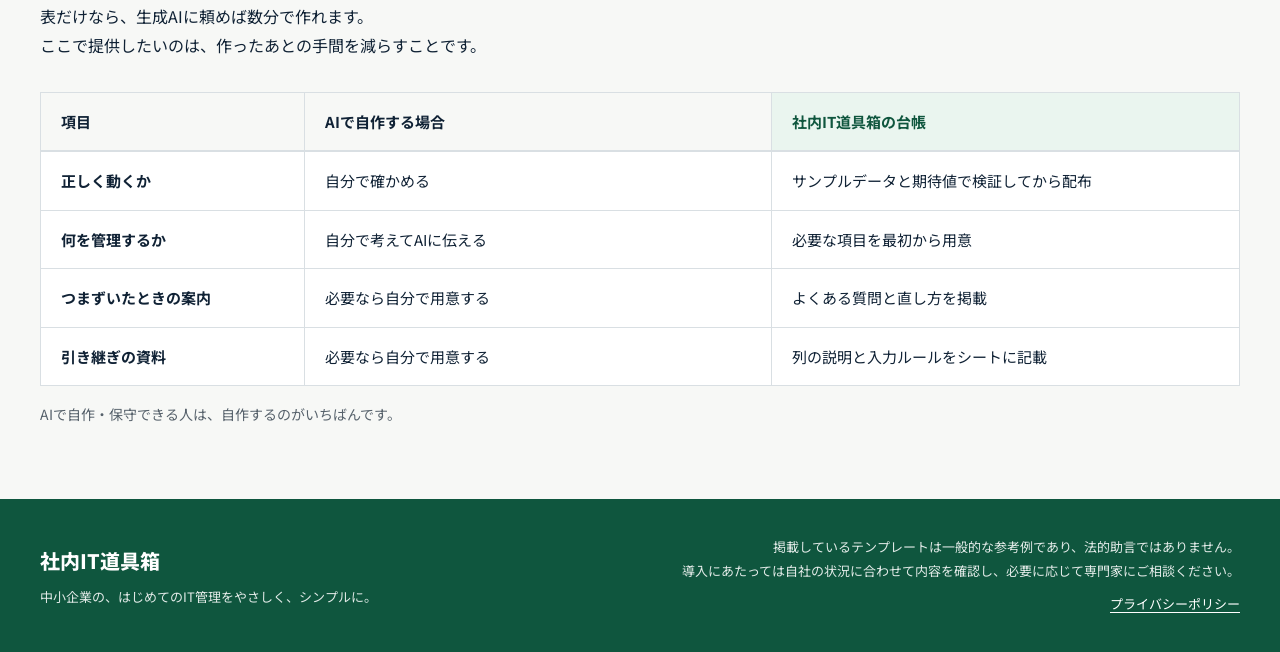
==== commit e742da67: "サイトを更新（it-tools-biz 8053b33）" ====
--- a/index.html
+++ b/index.html
@@ -63,7 +63,7 @@
                 <p class="hero-slide__eyebrow"><span class="badge badge--active">台帳</span></p>
                 <h2 class="hero__tool-title">IT資産管理台帳</h2>
                 <p class="hero__text">PC・スマホ・ソフトウェアを1つのスプレッドシートで管理。<br class="pc-only">保証期限切れとライセンス不足が一目で分かる。</p>
-                <p class="hero__status"><span class="badge badge--free">無料版あり</span><span class="hero__note">公開準備中</span></p>
+                <p class="hero__status"><span class="badge badge--free">無料版あり</span></p>
                 <div class="hero__actions">
                   <a class="btn btn--primary" href="it-asset-ledger/">詳しく見る
                     <svg width="20" height="20" viewBox="0 0 24 24" fill="none" stroke="currentColor" stroke-width="2" stroke-linecap="round" stroke-linejoin="round" aria-hidden="true"><path d="M5 12h14M13 6l6 6-6 6"/></svg>
@@ -137,7 +137,7 @@
               </span>
               <h3 class="tool-card__title">IT資産管理台帳</h3>
               <p class="tool-card__desc">PC・スマホ・ソフトウェアを1つのスプレッドシートで管理。保証期限切れとライセンス不足が一目で分かる。</p>
-              <p class="tool-card__status"><span class="badge badge--free">無料版あり</span><span class="tool-card__note">公開準備中</span></p>
+              <p class="tool-card__status"><span class="badge badge--free">無料版あり</span></p>
               <div class="tool-card__action">
                 <a class="btn btn--primary btn--block" href="it-asset-ledger/">紹介を見る
                   <svg width="18" height="18" viewBox="0 0 24 24" fill="none" stroke="currentColor" stroke-width="2" stroke-linecap="round" stroke-linejoin="round" aria-hidden="true"><path d="M5 12h14M13 6l6 6-6 6"/></svg>
--- a/assets/style.css
+++ b/assets/style.css
@@ -165,6 +165,8 @@
 .badge--active { background: var(--color-primary-light); color: var(--color-primary-dark); }
 
 .cta-row { display: flex; flex-wrap: wrap; align-items: center; gap: 12px 16px; }
+/* ボタンの横に置く、控えめなリンク（例：Excel形式でダウンロード） */
+.cta-sub-link { font-size: 14px; font-weight: 500; }
 @media (max-width: 767px) {
   .cta-row { display: grid; justify-items: center; gap: 10px; }
   .cta-row .btn { width: 100%; }
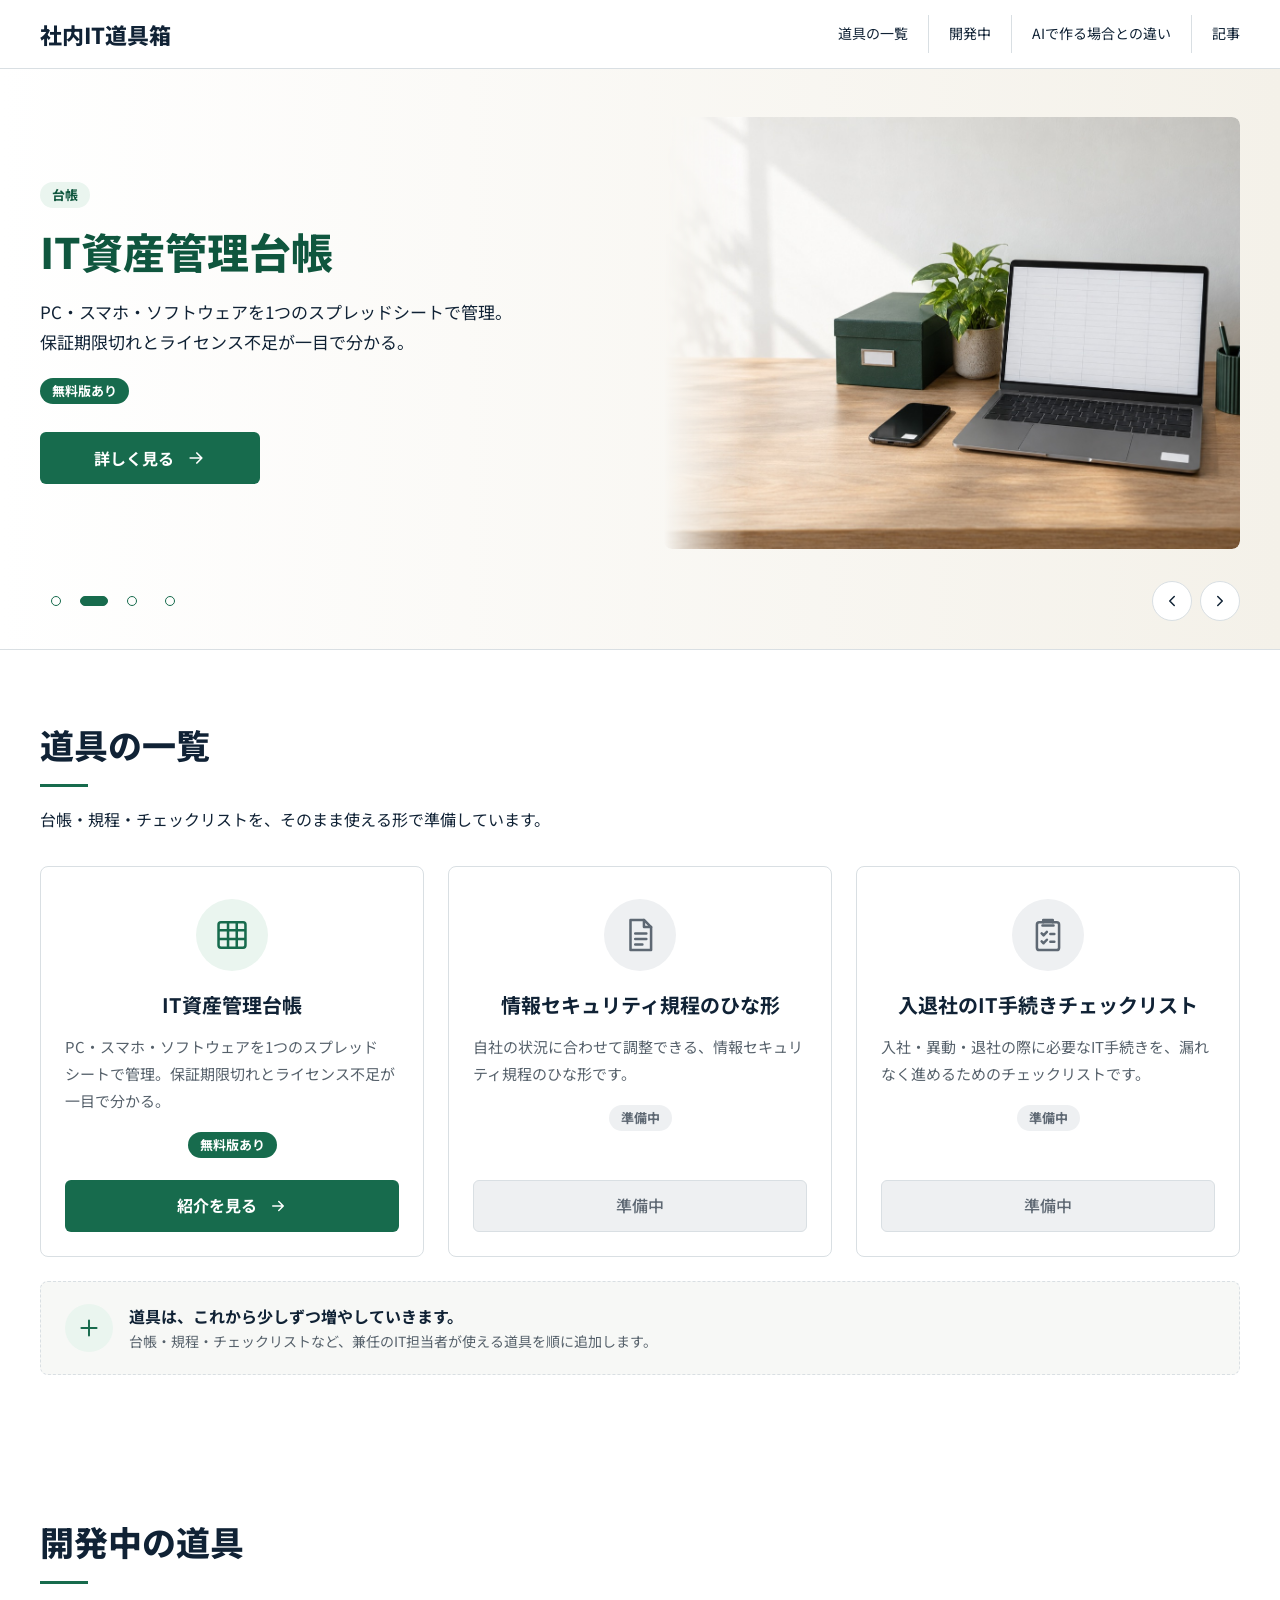
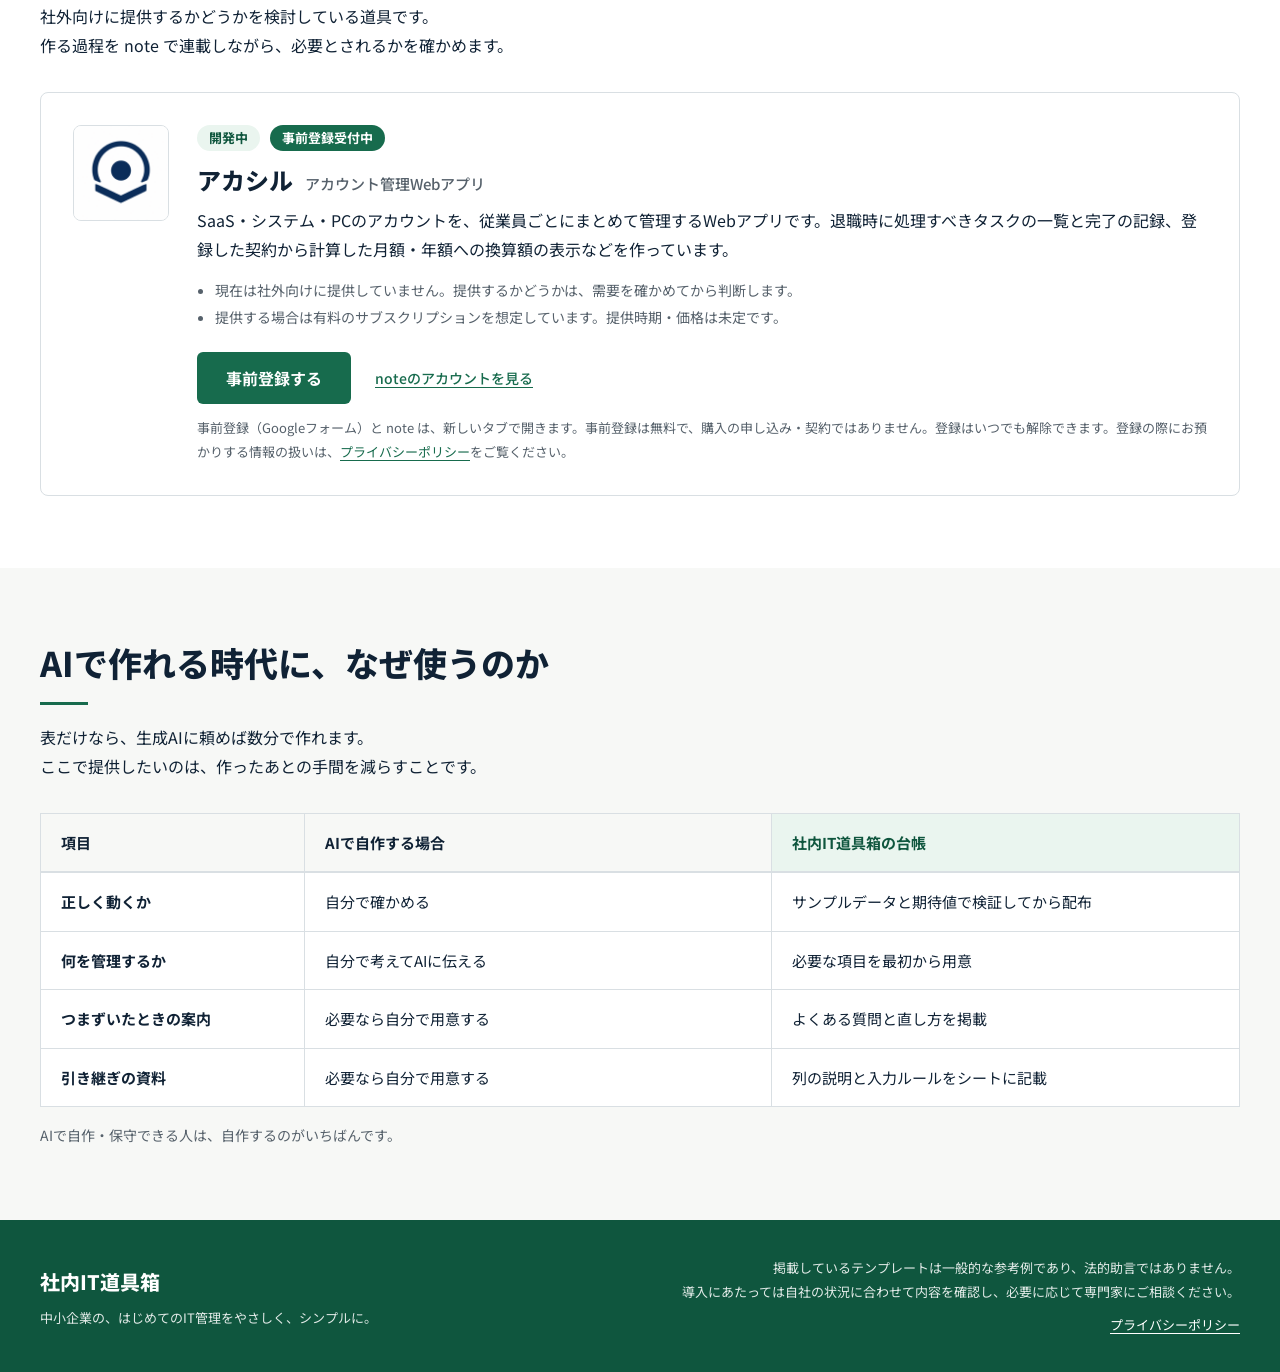
==== commit 7cff5dd7: "サイトを更新（it-tools-biz b3a0dea）" ====
--- a/index.html
+++ b/index.html
@@ -6,7 +6,7 @@
   <title>社内IT道具箱</title>
   <meta name="description" content="総務や経理と兼任で、会社のIT管理を任された人へ。台帳・規程・チェックリストを、そのまま使える形で準備しています。">
   <meta name="color-scheme" content="light">
-  <link rel="canonical" href="https://solo-joshis.github.io/shanai-it-dougubako/">
+  <link rel="canonical" href="https://it-dougubako.com/">
   <link rel="preconnect" href="https://fonts.googleapis.com">
   <link rel="preconnect" href="https://fonts.gstatic.com" crossorigin>
   <link href="https://fonts.googleapis.com/css2?family=Noto+Sans+JP:wght@400;500;700;800&display=swap" rel="stylesheet">
@@ -26,6 +26,7 @@
       <nav class="site-nav" id="site-nav" aria-label="ページ内">
         <ul>
           <li><a href="#tools">道具の一覧</a></li>
+          <li><a href="#lab">開発中</a></li>
           <li><a href="#why">AIで作る場合との違い</a></li>
           <li><a href="articles/">記事</a></li>
         </ul>
@@ -184,6 +185,30 @@
       </div>
     </section>
 
+    <!-- 開発中の道具：有料版ではない。提供するかどうかは連載後の需要確認で判断する（content/note/akashiru-series/PLAN.md 9章） -->
+    <section class="section" id="lab" aria-labelledby="lab-title">
+      <div class="container">
+        <h2 class="section-title" id="lab-title">開発中の道具</h2>
+        <p class="section-lead">社外向けに提供するかどうかを検討している道具です。<br class="pc-only">作る過程を note で連載しながら、必要とされるかを確かめます。</p>
+        <article class="lab-card" aria-labelledby="lab-akashiru-title">
+          <img class="lab-card__logo" src="assets/img/akashiru-icon.png" width="96" height="96" alt="" loading="lazy">
+          <div class="lab-card__body">
+            <p class="lab-card__status"><span class="badge badge--active">開発中</span><span class="badge badge--free">事前登録受付中</span></p>
+            <h3 class="lab-card__title" id="lab-akashiru-title">アカシル<span class="lab-card__kind">アカウント管理Webアプリ</span></h3>
+            <p class="lab-card__desc">SaaS・システム・PCのアカウントを、従業員ごとにまとめて管理するWebアプリです。退職時に処理すべきタスクの一覧と完了の記録、登録した契約から計算した月額・年額への換算額の表示などを作っています。</p>
+            <ul class="lab-card__notes">
+              <li>現在は社外向けに提供していません。提供するかどうかは、需要を確かめてから判断します。</li>
+              <li>提供する場合は有料のサブスクリプションを想定しています。提供時期・価格は未定です。</li>            </ul>
+            <div class="lab-card__actions">
+              <a class="btn btn--primary" href="https://docs.google.com/forms/d/e/1FAIpQLSc5CHYG-KQohJOjzTcyDZqPtfWEJAed-z-Wu9gSAYP4RLwqeQ/viewform?usp=pp_url&amp;entry.1675758152=%E7%A4%BE%E5%86%85IT%E9%81%93%E5%85%B7%E7%AE%B1%E3%81%AE%E3%82%B5%E3%82%A4%E3%83%88" target="_blank" rel="noopener">事前登録する<span class="visually-hidden">（Googleフォームが新しいタブで開きます）</span></a>
+              <a class="cta-sub-link" href="https://note.com/solo_joshis" target="_blank" rel="noopener">noteのアカウントを見る<span class="visually-hidden">（外部サイト・新しいタブで開きます）</span></a>
+            </div>
+            <p class="lab-card__foot">事前登録（Googleフォーム）と note は、新しいタブで開きます。事前登録は無料で、購入の申し込み・契約ではありません。登録はいつでも解除できます。登録の際にお預かりする情報の扱いは、<a href="privacy/">プライバシーポリシー</a>をご覧ください。</p>
+          </div>
+        </article>
+      </div>
+    </section>
+
     <!-- AIで作る場合との違い -->
     <section class="section section--subtle" id="why" aria-labelledby="why-title">
       <div class="container">
--- a/assets/style.css
+++ b/assets/style.css
@@ -323,6 +323,33 @@
   .shelf-note { align-items: flex-start; margin-top: 14px; padding: 16px; gap: 14px; }
 }
 
+/* ===== トップ：開発中の道具 ===== */
+.lab-card {
+  display: grid; grid-template-columns: 96px minmax(0, 1fr); gap: 28px; align-items: start;
+  margin-top: 32px; padding: 32px; border: 1px solid var(--color-border); border-radius: var(--radius-lg); background: var(--color-bg);
+}
+.lab-card__logo { display: block; width: 96px; height: 96px; border: 1px solid var(--color-border); border-radius: var(--radius-lg); }
+.lab-card__status { display: flex; flex-wrap: wrap; align-items: center; gap: 8px 10px; }
+.lab-card__title { margin-top: 12px; font-size: 24px; font-weight: 800; }
+.lab-card__kind { margin-left: 12px; color: var(--color-text-secondary); font-size: 15px; font-weight: 500; }
+.lab-card__desc { margin-top: 10px; font-size: 16px; line-height: 1.8; }
+.lab-card__notes { margin-top: 14px; padding-left: 1.3em; color: var(--color-text-secondary); font-size: 14px; line-height: 1.8; }
+.lab-card__notes li + li { margin-top: 2px; }
+.lab-card__actions { margin-top: 22px; display: flex; flex-wrap: wrap; align-items: center; gap: 12px 24px; }
+.lab-card__foot { margin-top: 12px; color: var(--color-text-secondary); font-size: 13px; }
+@media (max-width: 767px) {
+  /* スマホ：ロゴの右にバッジと名前、説明から下は全幅 */
+  .lab-card { grid-template-columns: 56px minmax(0, 1fr); gap: 0 16px; margin-top: 24px; padding: 20px 18px; }
+  .lab-card__body { display: contents; }
+  .lab-card__logo { grid-row: span 2; width: 56px; height: 56px; }
+  .lab-card__title { margin-top: 8px; font-size: 20px; }
+  .lab-card__kind { display: block; margin: 2px 0 0; font-size: 14px; }
+  .lab-card__desc { margin-top: 14px; font-size: 15px; line-height: 1.7; }
+  .lab-card__desc, .lab-card__notes, .lab-card__actions, .lab-card__foot { grid-column: 1 / -1; }
+  .lab-card__actions { display: grid; justify-items: center; gap: 12px; }
+  .lab-card__actions .btn { width: 100%; min-height: 48px; }
+}
+
 /* ===== トップ：比較 ===== */
 .compare { width: 100%; margin-top: 32px; border-collapse: collapse; background: var(--color-bg); font-size: 15px; }
 .compare th, .compare td { padding: 16px 20px; border: 1px solid var(--color-border); text-align: left; vertical-align: middle; line-height: 1.7; }
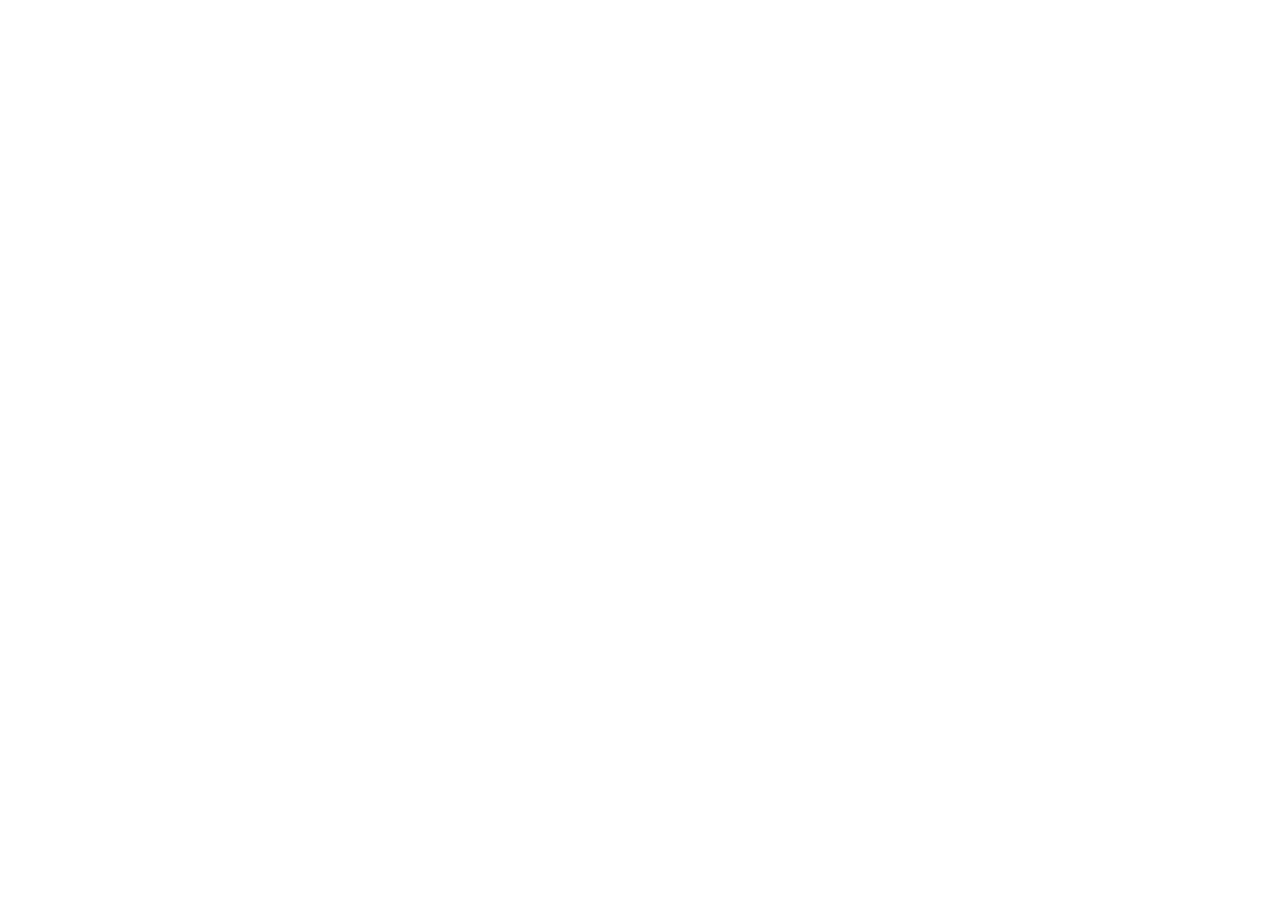
==== commit 9a178f4b: "サイトを更新（it-tools-biz a75f509）" ====
--- a/index.html
+++ b/index.html
@@ -3,283 +3,19 @@
 <head>
   <meta charset="utf-8">
   <meta name="viewport" content="width=device-width, initial-scale=1">
-  <title>社内IT道具箱</title>
-  <meta name="description" content="総務や経理と兼任で、会社のIT管理を任された人へ。台帳・規程・チェックリストを、そのまま使える形で準備しています。">
-  <meta name="color-scheme" content="light">
+  <meta name="robots" content="noindex">
+  <title>社内IT道具箱は移転しました</title>
   <link rel="canonical" href="https://it-dougubako.com/">
-  <link rel="preconnect" href="https://fonts.googleapis.com">
-  <link rel="preconnect" href="https://fonts.gstatic.com" crossorigin>
-  <link href="https://fonts.googleapis.com/css2?family=Noto+Sans+JP:wght@400;500;700;800&display=swap" rel="stylesheet">
-  <link rel="stylesheet" href="assets/style.css">
-  <script src="assets/main.js" defer></script>
+  <script>(function () {
+  var p = location.pathname;
+  if (p === '/shanai-it-dougubako' || p.indexOf('/shanai-it-dougubako/') === 0) p = p.slice(20);
+  if (p.charAt(0) !== '/') p = '/' + p;
+  p = p.replace(/^\/+/, '/');
+  location.replace('https://it-dougubako.com' + p + location.search + location.hash);
+})();</script>
+  <meta http-equiv="refresh" content="0; url=https://it-dougubako.com/">
 </head>
 <body>
-  <a class="skip-link" href="#main">本文へ移動</a>
-
-  <header class="site-header">
-    <div class="container site-header__inner">
-      <a class="site-logo" href="./">社内IT道具箱</a>
-      <button class="menu-toggle" type="button" aria-expanded="false" aria-controls="site-nav" aria-label="メニューを開く">
-        <svg class="icon-open" width="26" height="26" viewBox="0 0 24 24" fill="none" stroke="currentColor" stroke-width="2" stroke-linecap="round" aria-hidden="true"><path d="M4 7h16M4 12h16M4 17h16"/></svg>
-        <svg class="icon-close" width="26" height="26" viewBox="0 0 24 24" fill="none" stroke="currentColor" stroke-width="2" stroke-linecap="round" aria-hidden="true"><path d="M6 6l12 12M18 6L6 18"/></svg>
-      </button>
-      <nav class="site-nav" id="site-nav" aria-label="ページ内">
-        <ul>
-          <li><a href="#tools">道具の一覧</a></li>
-          <li><a href="#lab">開発中</a></li>
-          <li><a href="#why">AIで作る場合との違い</a></li>
-          <li><a href="articles/">記事</a></li>
-        </ul>
-      </nav>
-    </div>
-  </header>
-
-  <main id="main">
-    <!-- ファーストビュー：4枚のスライド（1枚目＝サイトの入口、2〜4枚目＝道具の紹介）。4枚目の次は1枚目に戻る -->
-    <h1 class="visually-hidden">社内IT道具箱</h1>
-    <section class="hero hero-carousel" aria-roledescription="carousel" aria-label="社内IT道具箱の紹介">
-      <div class="hero-carousel__viewport">
-        <div class="hero-carousel__track">
-          <div class="hero-slide" role="group" aria-roledescription="slide" aria-label="1 / 4">
-            <div class="container hero-slide__inner">
-              <div class="hero-slide__body">
-                <p class="hero__title">社内IT道具箱</p>
-                <p class="hero__target">総務や経理と兼任で、<br>会社のIT管理を任された人へ。</p>
-                <p class="hero__text">台帳・規程・チェックリストを、<br>そのまま使える形で準備しています。</p>
-                <div class="hero__actions">
-                  <a class="btn btn--primary" href="#tools">無料版を見る
-                    <svg width="20" height="20" viewBox="0 0 24 24" fill="none" stroke="currentColor" stroke-width="2" stroke-linecap="round" stroke-linejoin="round" aria-hidden="true"><path d="M5 12h14M13 6l6 6-6 6"/></svg>
-                  </a>
-                </div>
-              </div>
-              <figure class="hero-slide__media">
-                <img src="assets/img/hero.jpg" width="1400" height="933" alt="机の上の緑の道具箱と、「台帳」「規程」「チェックリスト」のラベルを貼ったファイル" fetchpriority="high">
-              </figure>
-            </div>
-          </div>
-
-          <div class="hero-slide" role="group" aria-roledescription="slide" aria-label="2 / 4">
-            <div class="container hero-slide__inner">
-              <div class="hero-slide__body">
-                <p class="hero-slide__eyebrow"><span class="badge badge--active">台帳</span></p>
-                <h2 class="hero__tool-title">IT資産管理台帳</h2>
-                <p class="hero__text">PC・スマホ・ソフトウェアを1つのスプレッドシートで管理。<br class="pc-only">保証期限切れとライセンス不足が一目で分かる。</p>
-                <p class="hero__status"><span class="badge badge--free">無料版あり</span></p>
-                <div class="hero__actions">
-                  <a class="btn btn--primary" href="it-asset-ledger/">詳しく見る
-                    <svg width="20" height="20" viewBox="0 0 24 24" fill="none" stroke="currentColor" stroke-width="2" stroke-linecap="round" stroke-linejoin="round" aria-hidden="true"><path d="M5 12h14M13 6l6 6-6 6"/></svg>
-                  </a>
-                </div>
-              </div>
-              <figure class="hero-slide__media">
-                <img src="assets/img/slide-ledger.jpg" width="1400" height="933" alt="机の上のノートPCとスマートフォン、深緑のファイルボックス" loading="lazy">
-              </figure>
-            </div>
-          </div>
-
-          <div class="hero-slide" role="group" aria-roledescription="slide" aria-label="3 / 4">
-            <div class="container hero-slide__inner">
-              <div class="hero-slide__body">
-                <p class="hero-slide__eyebrow"><span class="badge badge--active">規程</span></p>
-                <h2 class="hero__tool-title">情報セキュリティ規程のひな形</h2>
-                <p class="hero__text">自社の状況に合わせて調整できる、<br class="pc-only">情報セキュリティ規程のひな形です。</p>
-                <p class="hero__status"><span class="badge badge--soon">準備中</span></p>
-              </div>
-              <figure class="hero-slide__media">
-                <img src="assets/img/slide-policy.jpg" width="1400" height="933" alt="机の上に開いた深緑のバインダーと書類" loading="lazy">
-              </figure>
-            </div>
-          </div>
-
-          <div class="hero-slide" role="group" aria-roledescription="slide" aria-label="4 / 4">
-            <div class="container hero-slide__inner">
-              <div class="hero-slide__body">
-                <p class="hero-slide__eyebrow"><span class="badge badge--active">手続き</span></p>
-                <h2 class="hero__tool-title">入退社のIT手続き<wbr>チェックリスト</h2>
-                <p class="hero__text">入社・異動・退社の際に必要なIT手続きを、<br class="pc-only">漏れなく進めるためのチェックリストです。</p>
-                <p class="hero__status"><span class="badge badge--soon">準備中</span></p>
-              </div>
-              <figure class="hero-slide__media">
-                <img src="assets/img/slide-checklist.jpg" width="1400" height="933" alt="机の上のクリップボードに挟んだチェックリストと社員証、鍵" loading="lazy">
-              </figure>
-            </div>
-          </div>
-        </div>
-      </div>
-
-      <div class="container hero-carousel__controls">
-        <ul class="hero-carousel__dots">
-          <li><button class="hero-carousel__dot" type="button" aria-label="1枚目：社内IT道具箱"></button></li>
-          <li><button class="hero-carousel__dot" type="button" aria-label="2枚目：IT資産管理台帳"></button></li>
-          <li><button class="hero-carousel__dot" type="button" aria-label="3枚目：情報セキュリティ規程のひな形"></button></li>
-          <li><button class="hero-carousel__dot" type="button" aria-label="4枚目：入退社のIT手続きチェックリスト"></button></li>
-        </ul>
-        <div class="hero-carousel__buttons">
-          <button class="hero-carousel__btn" type="button" data-action="prev" aria-label="前のスライド">
-            <svg width="18" height="18" viewBox="0 0 24 24" fill="none" stroke="currentColor" stroke-width="2" stroke-linecap="round" stroke-linejoin="round" aria-hidden="true"><path d="M15 6l-6 6 6 6"/></svg>
-          </button>
-          <button class="hero-carousel__btn" type="button" data-action="next" aria-label="次のスライド">
-            <svg width="18" height="18" viewBox="0 0 24 24" fill="none" stroke="currentColor" stroke-width="2" stroke-linecap="round" stroke-linejoin="round" aria-hidden="true"><path d="M9 6l6 6-6 6"/></svg>
-          </button>
-        </div>
-      </div>
-    </section>
-
-    <!-- 道具の一覧 -->
-    <section class="section" id="tools" aria-labelledby="tools-title">
-      <div class="container">
-        <h2 class="section-title" id="tools-title">道具の一覧</h2>
-        <p class="section-lead">台帳・規程・チェックリストを、そのまま使える形で準備しています。</p>
-        <ul class="tool-grid">
-          <li>
-            <article class="tool-card tool-card--active">
-              <span class="icon-tile" aria-hidden="true">
-                <svg viewBox="0 0 24 24" fill="none" stroke="currentColor" stroke-width="1.6" stroke-linejoin="round"><rect x="3.5" y="4" width="17" height="16" rx="1.5"/><path d="M3.5 9h17M3.5 14.5h17M9.5 4v16M15 4v16"/></svg>
-              </span>
-              <h3 class="tool-card__title">IT資産管理台帳</h3>
-              <p class="tool-card__desc">PC・スマホ・ソフトウェアを1つのスプレッドシートで管理。保証期限切れとライセンス不足が一目で分かる。</p>
-              <p class="tool-card__status"><span class="badge badge--free">無料版あり</span></p>
-              <div class="tool-card__action">
-                <a class="btn btn--primary btn--block" href="it-asset-ledger/">紹介を見る
-                  <svg width="18" height="18" viewBox="0 0 24 24" fill="none" stroke="currentColor" stroke-width="2" stroke-linecap="round" stroke-linejoin="round" aria-hidden="true"><path d="M5 12h14M13 6l6 6-6 6"/></svg>
-                </a>
-              </div>
-            </article>
-          </li>
-          <li>
-            <article class="tool-card">
-              <span class="icon-tile icon-tile--muted" aria-hidden="true">
-                <svg viewBox="0 0 24 24" fill="none" stroke="currentColor" stroke-width="1.6" stroke-linejoin="round" stroke-linecap="round"><path d="M6 2.5h8.5L19 7v14.5H6z"/><path d="M14.5 2.5V7H19M9 11h7M9 14.5h7M9 18h4.5"/></svg>
-              </span>
-              <h3 class="tool-card__title">情報セキュリティ規程のひな形</h3>
-              <p class="tool-card__desc">自社の状況に合わせて調整できる、情報セキュリティ規程のひな形です。</p>
-              <p class="tool-card__status"><span class="badge badge--soon">準備中</span></p>
-              <div class="tool-card__action">
-                <button class="btn btn--soft btn--block" type="button" disabled>準備中</button>
-              </div>
-            </article>
-          </li>
-          <li>
-            <article class="tool-card">
-              <span class="icon-tile icon-tile--muted" aria-hidden="true">
-                <svg viewBox="0 0 24 24" fill="none" stroke="currentColor" stroke-width="1.6" stroke-linejoin="round" stroke-linecap="round"><rect x="5" y="4" width="14" height="17.5" rx="1.5"/><path d="M9 4V2.5h6V4M8.5 6h7"/><path d="M8 11l1.2 1.2L11.3 10M8 16l1.2 1.2 2.1-2.2M13.5 11.3H16M13.5 16.3H16"/></svg>
-              </span>
-              <h3 class="tool-card__title">入退社のIT手続き<wbr>チェックリスト</h3>
-              <p class="tool-card__desc">入社・異動・退社の際に必要なIT手続きを、漏れなく進めるためのチェックリストです。</p>
-              <p class="tool-card__status"><span class="badge badge--soon">準備中</span></p>
-              <div class="tool-card__action">
-                <button class="btn btn--soft btn--block" type="button" disabled>準備中</button>
-              </div>
-            </article>
-          </li>
-        </ul>
-        <div class="shelf-note">
-          <span class="icon-tile" aria-hidden="true">
-            <svg viewBox="0 0 24 24" fill="none" stroke="currentColor" stroke-width="1.8" stroke-linecap="round" stroke-linejoin="round"><path d="M12 5v14M5 12h14"/></svg>
-          </span>
-          <div>
-            <p class="shelf-note__title">道具は、これから少しずつ増やしていきます。</p>
-            <p class="shelf-note__text">台帳・規程・チェックリストなど、兼任のIT担当者が使える道具を順に追加します。</p>
-          </div>
-        </div>
-      </div>
-    </section>
-
-    <!-- 開発中の道具：有料版ではない。提供するかどうかは連載後の需要確認で判断する（content/note/akashiru-series/PLAN.md 9章） -->
-    <section class="section" id="lab" aria-labelledby="lab-title">
-      <div class="container">
-        <h2 class="section-title" id="lab-title">開発中の道具</h2>
-        <p class="section-lead">社外向けに提供するかどうかを検討している道具です。<br class="pc-only">作る過程を note で連載しながら、必要とされるかを確かめます。</p>
-        <article class="lab-card" aria-labelledby="lab-akashiru-title">
-          <img class="lab-card__logo" src="assets/img/akashiru-icon.png" width="96" height="96" alt="" loading="lazy">
-          <div class="lab-card__body">
-            <p class="lab-card__status"><span class="badge badge--active">開発中</span><span class="badge badge--free">事前登録受付中</span></p>
-            <h3 class="lab-card__title" id="lab-akashiru-title">アカシル<span class="lab-card__kind">アカウント管理Webアプリ</span></h3>
-            <p class="lab-card__desc">SaaS・システム・PCのアカウントを、従業員ごとにまとめて管理するWebアプリです。退職時に処理すべきタスクの一覧と完了の記録、登録した契約から計算した月額・年額への換算額の表示などを作っています。</p>
-            <ul class="lab-card__notes">
-              <li>現在は社外向けに提供していません。提供するかどうかは、需要を確かめてから判断します。</li>
-              <li>提供する場合は有料のサブスクリプションを想定しています。提供時期・価格は未定です。</li>            </ul>
-            <div class="lab-card__actions">
-              <a class="btn btn--primary" href="https://docs.google.com/forms/d/e/1FAIpQLSc5CHYG-KQohJOjzTcyDZqPtfWEJAed-z-Wu9gSAYP4RLwqeQ/viewform?usp=pp_url&amp;entry.1675758152=%E7%A4%BE%E5%86%85IT%E9%81%93%E5%85%B7%E7%AE%B1%E3%81%AE%E3%82%B5%E3%82%A4%E3%83%88" target="_blank" rel="noopener">事前登録する<span class="visually-hidden">（Googleフォームが新しいタブで開きます）</span></a>
-              <a class="cta-sub-link" href="https://note.com/solo_joshis" target="_blank" rel="noopener">noteのアカウントを見る<span class="visually-hidden">（外部サイト・新しいタブで開きます）</span></a>
-            </div>
-            <p class="lab-card__foot">事前登録（Googleフォーム）と note は、新しいタブで開きます。事前登録は無料で、購入の申し込み・契約ではありません。登録はいつでも解除できます。登録の際にお預かりする情報の扱いは、<a href="privacy/">プライバシーポリシー</a>をご覧ください。</p>
-          </div>
-        </article>
-      </div>
-    </section>
-
-    <!-- AIで作る場合との違い -->
-    <section class="section section--subtle" id="why" aria-labelledby="why-title">
-      <div class="container">
-        <h2 class="section-title" id="why-title">AIで作れる時代に、なぜ使うのか</h2>
-        <p class="section-lead">表だけなら、生成AIに頼めば数分で作れます。<br>ここで提供したいのは、作ったあとの手間を減らすことです。</p>
-
-        <table class="compare">
-          <caption class="visually-hidden">AIで自作する場合と、社内IT道具箱の台帳の比較</caption>
-          <thead>
-            <tr>
-              <th scope="col">項目</th>
-              <th scope="col">AIで自作する場合</th>
-              <th scope="col" class="is-ours">社内IT道具箱の台帳</th>
-            </tr>
-          </thead>
-          <tbody>
-            <tr><th scope="row">正しく動くか</th><td>自分で確かめる</td><td>サンプルデータと期待値で検証してから配布</td></tr>
-            <tr><th scope="row">何を管理するか</th><td>自分で考えてAIに伝える</td><td>必要な項目を最初から用意</td></tr>
-            <tr><th scope="row">つまずいたときの案内</th><td>必要なら自分で用意する</td><td>よくある質問と直し方を掲載</td></tr>
-            <tr><th scope="row">引き継ぎの資料</th><td>必要なら自分で用意する</td><td>列の説明と入力ルールをシートに記載</td></tr>
-          </tbody>
-        </table>
-
-        <!-- スマホ：表の代わりに4つのカード -->
-        <ul class="compare-cards">
-          <li class="compare-card">
-            <h3 class="compare-card__title">正しく動くか</h3>
-            <dl>
-              <div class="compare-card__row"><dt>AIで自作する場合</dt><dd>自分で確かめる</dd></div>
-              <div class="compare-card__row is-ours"><dt>社内IT道具箱の台帳</dt><dd>サンプルデータと期待値で検証してから配布</dd></div>
-            </dl>
-          </li>
-          <li class="compare-card">
-            <h3 class="compare-card__title">何を管理するか</h3>
-            <dl>
-              <div class="compare-card__row"><dt>AIで自作する場合</dt><dd>自分で考えてAIに伝える</dd></div>
-              <div class="compare-card__row is-ours"><dt>社内IT道具箱の台帳</dt><dd>必要な項目を最初から用意</dd></div>
-            </dl>
-          </li>
-          <li class="compare-card">
-            <h3 class="compare-card__title">つまずいたときの案内</h3>
-            <dl>
-              <div class="compare-card__row"><dt>AIで自作する場合</dt><dd>必要なら自分で用意する</dd></div>
-              <div class="compare-card__row is-ours"><dt>社内IT道具箱の台帳</dt><dd>よくある質問と直し方を掲載</dd></div>
-            </dl>
-          </li>
-          <li class="compare-card">
-            <h3 class="compare-card__title">引き継ぎの資料</h3>
-            <dl>
-              <div class="compare-card__row"><dt>AIで自作する場合</dt><dd>必要なら自分で用意する</dd></div>
-              <div class="compare-card__row is-ours"><dt>社内IT道具箱の台帳</dt><dd>列の説明と入力ルールをシートに記載</dd></div>
-            </dl>
-          </li>
-        </ul>
-
-        <p class="compare-note">AIで自作・保守できる人は、自作するのがいちばんです。</p>
-      </div>
-    </section>
-  </main>
-
-  <footer class="site-footer">
-    <div class="container site-footer__inner">
-      <div>
-        <a class="footer-logo" href="./">社内IT道具箱</a>
-        <p class="footer-tagline">中小企業の、はじめてのIT管理をやさしく、シンプルに。</p>
-      </div>
-      <div class="footer-legal">
-        <p>掲載しているテンプレートは一般的な参考例であり、法的助言ではありません。<br>導入にあたっては自社の状況に合わせて内容を確認し、必要に応じて専門家にご相談ください。</p>
-        <p class="footer-links"><a href="privacy/">プライバシーポリシー</a></p>
-      </div>
-    </div>
-  </footer>
+  <p>社内IT道具箱は <a href="https://it-dougubako.com/">https://it-dougubako.com/</a> に移転しました。自動で移動しない場合は、リンクを開いてください。</p>
 </body>
 </html>
